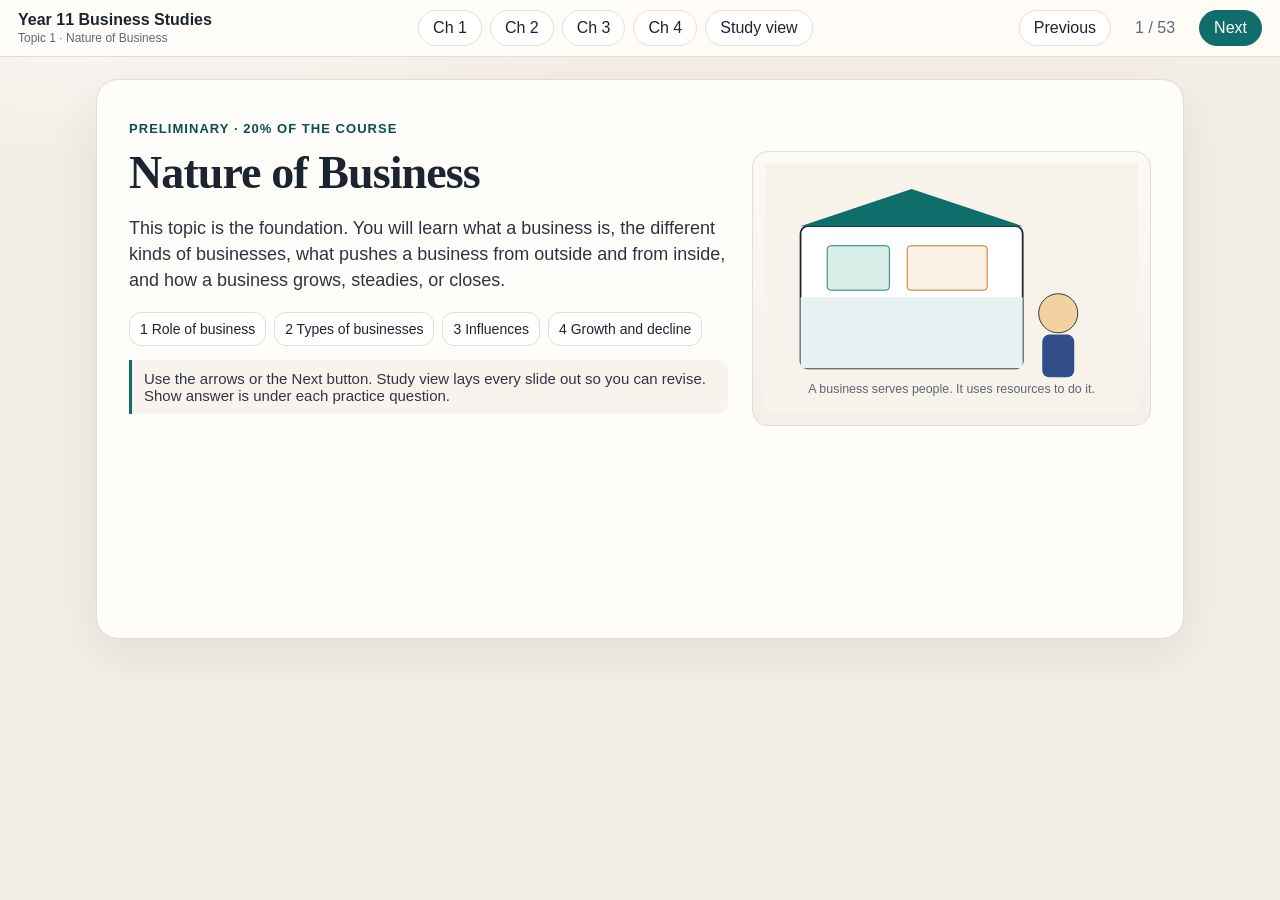
==== topics/topic-1-nature-of-business/index.html @ 98fa4be2 "Add the Year 11 Business Studies site with Topic 1 ready for review. Students need one revisable pre" ====
<!DOCTYPE html>
<html lang="en">
<head>
  <meta charset="utf-8">
  <meta name="viewport" content="width=device-width, initial-scale=1">
  <title>Topic 1 · Nature of Business</title>
  <link rel="stylesheet" href="../../assets/deck.css">
</head>
<body>
<header class="chrome">
  <div class="brand">
    <a href="../../index.html">Year 11 Business Studies</a>
    <small>Topic 1 · Nature of Business</small>
  </div>
  <div class="chrome-actions">
    <button type="button" data-go="ch1">Ch 1</button>
    <button type="button" data-go="ch2">Ch 2</button>
    <button type="button" data-go="ch3">Ch 3</button>
    <button type="button" data-go="ch4">Ch 4</button>
    <button type="button" id="study-toggle" aria-pressed="false">Study view</button>
  </div>
  <div class="pager">
    <button type="button" id="prev">Previous</button>
    <span id="counter">1</span>
    <button type="button" id="next" class="primary">Next</button>
  </div>
</header>

<main class="deck">

<section class="slide" id="start" data-chapter="0">
  <p class="eyebrow">Preliminary · 20% of the course</p>
  <div class="hero">
    <div>
      <h1>Nature of Business</h1>
      <p class="lede">This topic is the foundation. You will learn what a business is, the different kinds of businesses, what pushes a business from outside and from inside, and how a business grows, steadies, or closes.</p>
      <div class="path">
        <span>1 Role of business</span>
        <span>2 Types of businesses</span>
        <span>3 Influences</span>
        <span>4 Growth and decline</span>
      </div>
      <p class="note">Use the arrows or the Next button. Study view lays every slide out so you can revise. Show answer is under each practice question.</p>
    </div>
    <figure class="visual">
      <svg viewBox="0 0 420 280" role="img" aria-label="A small shop, with goods on the counter and a customer being served.">
        <rect width="420" height="280" fill="#f7f3ea"/>
        <rect x="40" y="70" width="250" height="160" rx="8" fill="#fff" stroke="#1c2430" stroke-width="2"/>
        <rect x="40" y="150" width="250" height="80" fill="#e7f3f2"/>
        <path d="M40 70 L165 28 L290 70" fill="#0f6e6b"/>
        <rect x="70" y="92" width="70" height="50" rx="4" fill="#d7efe8" stroke="#0f6e6b"/>
        <rect x="160" y="92" width="90" height="50" rx="4" fill="#fbf1e4" stroke="#b86a12"/>
        <circle cx="330" cy="168" r="22" fill="#f3d2a2" stroke="#1c2430"/>
        <rect x="312" y="192" width="36" height="48" rx="8" fill="#314e89"/>
        <text x="210" y="258" text-anchor="middle" font-size="14" fill="#5c6778">A business serves people. It uses resources to do it.</text>
      </svg>
    </figure>
  </div>
</section>

<section class="slide" data-chapter="0">
  <h2>What this topic asks you to do</h2>
  <div class="cards">
    <article class="card"><strong>Discuss</strong><p>One Australian business that expanded overseas, and one global business that expanded into Australia.</p></article>
    <article class="card"><strong>Explain</strong><p>How outside influences helped tertiary, quaternary and quinary work grow in Australia.</p></article>
    <article class="card"><strong>Identify</strong><p>Problems for stakeholders when a company is liquidated (its assets are sold to pay debts).</p></article>
    <article class="card"><strong>Distinguish and apply</strong><p>Tell business types apart, place a real business on the life cycle, and suggest a strategy that fits that stage.</p></article>
  </div>
  <p class="note">Outcomes in play: P1 nature, role and types of business; P2 internal and external influences; P6 responsibilities to stakeholders. You also investigate (P7) and judge information about real or imagined businesses (P8).</p>
</section>

<section class="slide" id="ch1" data-chapter="1">
  <div class="kicker"><span class="pill">Chapter 1 · key words first</span> Role of business</div>
  <h2>Say these words before the ideas</h2>
  <dl class="terms">
    <div><dt>Business</dt><dd>An organisation that tries to satisfy needs and wants by providing goods and/or services.</dd></div>
    <div><dt>Good</dt><dd>A product you can see and touch, such as bread.</dd></div>
    <div><dt>Service</dt><dd>An action done for someone. You cannot put it on a shelf. A haircut is a service.</dd></div>
    <div><dt>Inputs</dt><dd>Resources used to produce something: labour, money, equipment, raw materials.</dd></div>
    <div><dt>Outputs</dt><dd>The goods and/or services that come out of the process.</dd></div>
    <div><dt>Profit</dt><dd>Revenue minus expenses for the period.</dd></div>
    <div><dt>Entrepreneur</dt><dd>A person who has an idea and risks money and time to turn it into a business.</dd></div>
    <div><dt>Innovation</dt><dd>A new product, or a real improvement to a product or to the way it is made.</dd></div>
    <div><dt>Wealth</dt><dd>The value of assets owned by a person, a business, or the community.</dd></div>
    <div><dt>Accountability</dt><dd>Managers must answer to groups affected by the business.</dd></div>
    <div><dt>Ethics</dt><dd>Judgements about what is right or wrong, based on values.</dd></div>
    <div><dt>Competitive advantage</dt><dd>Something that makes customers choose this business instead of a rival.</dd></div>
  </dl>
</section>

<section class="slide" data-chapter="1">
  <div class="kicker"><span class="pill">Chapter 1</span> 1.1 The nature of a business</div>
  <div class="layout">
    <div>
      <h2>A business meets needs and wants</h2>
      <ul class="clean">
        <li>A <strong>need</strong> is something people must have, such as food. A <strong>want</strong> is something they would like, such as a flavoured drink.</li>
        <li>The business provides a <strong>good</strong>, a <strong>service</strong>, or both.</li>
        <li>Not every business’s main aim is profit. Charities and some clubs exist to serve members or the community.</li>
        <li>In Australia, businesses also provide millions of jobs.</li>
      </ul>
      <p class="note">Exam line: “A business is an organisation that attempts to satisfy the needs and wants of the community by providing goods and/or services.”</p>
    </div>
    <figure class="visual">
      <svg viewBox="0 0 640 300" role="img" aria-label="Two panels. Goods are objects you can touch, such as bread and a bottled drink. Services are actions, such as a haircut.">
        <rect x="8" y="12" width="300" height="276" rx="16" fill="#fff" stroke="#e4ddd2"/>
        <text x="158" y="46" text-anchor="middle" font-size="20" font-weight="700" fill="#0b4f4d">Goods</text>
        <text x="158" y="70" text-anchor="middle" font-size="14" fill="#5c6778">Seen and touched</text>
        <ellipse cx="110" cy="150" rx="48" ry="30" fill="#f3d2a2" stroke="#b86a12" stroke-width="2"/>
        <path d="M68 148 Q110 108 152 148" fill="#f7e2c4" stroke="#b86a12" stroke-width="2"/>
        <text x="110" y="210" text-anchor="middle" font-size="15" fill="#1c2430">Bread</text>
        <rect x="196" y="118" width="40" height="78" rx="10" fill="#d7efe8" stroke="#0f6e6b" stroke-width="2"/>
        <rect x="206" y="100" width="20" height="22" rx="4" fill="#0f6e6b"/>
        <text x="216" y="230" text-anchor="middle" font-size="15" fill="#1c2430">Drink</text>
        <rect x="332" y="12" width="300" height="276" rx="16" fill="#fff" stroke="#e4ddd2"/>
        <text x="482" y="46" text-anchor="middle" font-size="20" font-weight="700" fill="#314e89">Services</text>
        <text x="482" y="70" text-anchor="middle" font-size="14" fill="#5c6778">Done for a person</text>
        <circle cx="430" cy="140" r="28" fill="#f3d2a2" stroke="#1c2430" stroke-width="2"/>
        <path d="M404 132 Q430 108 456 132" fill="none" stroke="#1c2430" stroke-width="3"/>
        <rect x="500" y="118" width="70" height="56" rx="8" fill="#e8eef9" stroke="#314e89" stroke-width="2"/>
        <text x="535" y="150" text-anchor="middle" font-size="13" fill="#243e73">Check-up</text>
        <text x="482" y="230" text-anchor="middle" font-size="15" fill="#1c2430">Haircut · dental visit</text>
      </svg>
      <figcaption>A good stays after you buy it. A service is used as it happens.</figcaption>
    </figure>
  </div>
</section>

<section class="slide" data-chapter="1">
  <div class="kicker"><span class="pill">Chapter 1</span> 1.2 Producing goods and services</div>
  <div class="layout">
    <div>
      <h2>Inputs go in. Value comes out.</h2>
      <ul class="clean">
        <li><strong>Inputs</strong> are the resources: labour, finance, equipment, raw materials.</li>
        <li>People and machines <strong>transform</strong> those inputs.</li>
        <li><strong>Outputs</strong> are the finished goods or services.</li>
        <li><strong>Value adding</strong> means the output is worth more to the customer than the separate inputs. Flour and water become a loaf people will pay for.</li>
      </ul>
      <p class="note">If a question says “value adding”, describe inputs, the process, and why the output is worth more. Naming the finished product alone is not enough.</p>
    </div>
    <figure class="visual">
      <svg viewBox="0 0 640 280" role="img" aria-label="Three steps: inputs, a process that adds value, then outputs.">
        <rect x="16" y="70" width="160" height="120" rx="14" fill="#fff" stroke="#0f6e6b" stroke-width="2"/>
        <text x="96" y="108" text-anchor="middle" font-size="16" font-weight="700" fill="#0b4f4d">Inputs</text>
        <text x="96" y="136" text-anchor="middle" font-size="13" fill="#1c2430">Flour, labour,</text>
        <text x="96" y="156" text-anchor="middle" font-size="13" fill="#1c2430">oven, power</text>
        <path d="M186 130 H226" stroke="#b86a12" stroke-width="3"/>
        <polygon points="226,122 242,130 226,138" fill="#b86a12"/>
        <rect x="240" y="70" width="160" height="120" rx="14" fill="#fbf1e4" stroke="#b86a12" stroke-width="2"/>
        <text x="320" y="108" text-anchor="middle" font-size="16" font-weight="700" fill="#8a4e09">Add value</text>
        <text x="320" y="136" text-anchor="middle" font-size="13" fill="#1c2430">Mix, bake,</text>
        <text x="320" y="156" text-anchor="middle" font-size="13" fill="#1c2430">skill and time</text>
        <path d="M410 130 H454" stroke="#b86a12" stroke-width="3"/>
        <polygon points="454,122 470,130 454,138" fill="#b86a12"/>
        <rect x="478" y="70" width="146" height="120" rx="14" fill="#e7f3f2" stroke="#0f6e6b" stroke-width="2"/>
        <text x="551" y="108" text-anchor="middle" font-size="16" font-weight="700" fill="#0b4f4d">Output</text>
        <text x="551" y="140" text-anchor="middle" font-size="13" fill="#1c2430">A loaf customers</text>
        <text x="551" y="160" text-anchor="middle" font-size="13" fill="#1c2430">will pay for</text>
        <text x="320" y="240" text-anchor="middle" font-size="14" fill="#5c6778">The customer values the loaf more than a bag of flour.</text>
      </svg>
    </figure>
  </div>
</section>

<section class="slide" data-chapter="1">
  <div class="kicker"><span class="pill">Chapter 1</span> 1.3 Economic and social roles</div>
  <h2>Money effects and community effects</h2>
  <div class="cards">
    <article class="card"><strong>Economic role</strong><p>The money side. Has wealth been created? Are more people employed? Are new products reaching more customers?</p></article>
    <article class="card"><strong>Social role</strong><p>The community side. Are essential services provided? Is the business fair? Is the environmental impact acceptable?</p></article>
  </div>
  <div class="cards" style="margin-top:10px">
    <article class="card"><strong>Accountability</strong><p>Managers are answerable to groups the business affects, such as owners, staff, customers and the community.</p></article>
    <article class="card"><strong>Ethics</strong><p>Standards of right and wrong. A choice can be legal and still fail an ethical test if it harms people the business could have protected.</p></article>
  </div>
  <p class="note">The eight roles you must be able to discuss are profit, employment, incomes, choice, innovation, entrepreneurship and risk, wealth, and quality of life.</p>
</section>

<section class="slide" data-chapter="1">
  <div class="kicker"><span class="pill">Chapter 1</span> Profit</div>
  <div class="layout">
    <div>
      <h2>Profit keeps the doors open</h2>
      <p class="formula">Profit = revenue − expenses<br>Return on investment = profit ÷ money invested × 100</p>
      <ul class="clean">
        <li><strong>Revenue</strong> is money in (sales and fees). <strong>Expenses</strong> are costs (wages, rent, stock, power).</li>
        <li>Profit pays day-to-day costs and gives the owner a return.</li>
        <li>The same profit can be a better or worse result depending on how much money was invested.</li>
      </ul>
      <p class="note">Worked example. A juice bar invests $80,000 and makes $16,000 profit. Return = 16,000 ÷ 80,000 × 100 = <strong>20%</strong>. A second shop invests $40,000 and also makes $16,000. Return = <strong>40%</strong>. Same profit, higher return, because less money was used.</p>
    </div>
    <figure class="visual">
      <svg viewBox="0 0 420 280" role="img" aria-label="Two bars. Both profits are sixteen thousand dollars. The smaller investment has the taller percentage return.">
        <text x="20" y="28" font-size="15" font-weight="700" fill="#1c2430">Same profit, different return</text>
        <rect x="70" y="150" width="90" height="70" fill="#0f6e6b"/>
        <text x="115" y="140" text-anchor="middle" font-size="14" fill="#0b4f4d">20%</text>
        <text x="115" y="242" text-anchor="middle" font-size="13" fill="#1c2430">$80,000 in</text>
        <rect x="240" y="80" width="90" height="140" fill="#b86a12"/>
        <text x="285" y="70" text-anchor="middle" font-size="14" fill="#8a4e09">40%</text>
        <text x="285" y="242" text-anchor="middle" font-size="13" fill="#1c2430">$40,000 in</text>
        <text x="210" y="268" text-anchor="middle" font-size="13" fill="#5c6778">Both made $16,000 profit</text>
      </svg>
      <figcaption>Return on investment compares profit with the money invested.</figcaption>
    </figure>
  </div>
</section>

<section class="slide" data-chapter="1">
  <div class="kicker"><span class="pill">Chapter 1</span> Employment and incomes</div>
  <h2>Jobs, then pay</h2>
  <div class="cards">
    <article class="card"><strong>Employment</strong><p>Owners often hire other people. Human skill turns inputs into goods and services. Providing jobs is a core role of business.</p><p class="eg">Pressure from global rivals has led some large firms to <strong>downsize</strong> (shrink the workforce). A job can end by <strong>redundancy</strong> when the work itself is no longer needed, often because technology or a restructure replaced it. Redundancy can be voluntary or involuntary.</p></article>
    <article class="card"><strong>Incomes</strong><p>Staff are paid for their work. A <strong>wage</strong> is an hourly rate and may include overtime. That income lets people buy goods and services, which creates sales for other businesses.</p><p class="eg">Link to remember: wages are an expense. More staff can mean better service and more sales, but also higher costs and a smaller profit.</p></article>
  </div>
</section>

<section class="slide" data-chapter="1">
  <div class="kicker"><span class="pill">Chapter 1</span> Choice and innovation</div>
  <div class="layout">
    <div>
      <h2>Rivals push businesses to improve</h2>
      <ul class="clean">
        <li><strong>Choice</strong>: in a competitive market, many businesses offer similar products. Customers can compare price, quality and where to buy.</li>
        <li>That pressure pushes businesses toward lower prices, better quality, and clearer promotion. A <strong>brand</strong> is the name, design or symbol that sets one product apart.</li>
        <li><strong>Innovation</strong> is a new product or a real improvement: better features, or a production method that uses fewer resources and makes more output.</li>
        <li>Innovation helps a business keep a <strong>competitive advantage</strong>.</li>
      </ul>
      <p class="note">A phone that only made calls, then a smartphone that takes photos and pays at a counter, is innovation in the product. A bakery that automates mixing is innovation in the process.</p>
    </div>
    <figure class="visual">
      <svg viewBox="0 0 420 280" role="img" aria-label="Three shops side by side, showing that customers can choose between rivals.">
        <rect x="20" y="80" width="110" height="130" rx="8" fill="#fff" stroke="#0f6e6b" stroke-width="2"/>
        <text x="75" y="150" text-anchor="middle" font-size="14" fill="#0b4f4d">Shop A</text>
        <text x="75" y="230" text-anchor="middle" font-size="12" fill="#5c6778">Lower price</text>
        <rect x="155" y="80" width="110" height="130" rx="8" fill="#fff" stroke="#b86a12" stroke-width="2"/>
        <text x="210" y="150" text-anchor="middle" font-size="14" fill="#8a4e09">Shop B</text>
        <text x="210" y="230" text-anchor="middle" font-size="12" fill="#5c6778">Better quality</text>
        <rect x="290" y="80" width="110" height="130" rx="8" fill="#fff" stroke="#314e89" stroke-width="2"/>
        <text x="345" y="150" text-anchor="middle" font-size="14" fill="#243e73">Shop C</text>
        <text x="345" y="230" text-anchor="middle" font-size="12" fill="#5c6778">New feature</text>
        <text x="210" y="40" text-anchor="middle" font-size="16" font-weight="700" fill="#1c2430">The customer chooses</text>
      </svg>
    </figure>
  </div>
</section>

<section class="slide" data-chapter="1">
  <div class="kicker"><span class="pill">Chapter 1</span> Entrepreneurship, wealth, quality of life</div>
  <h2>Risk, assets, and everyday life</h2>
  <div class="cards three">
    <article class="card"><strong>Entrepreneurship and risk</strong><p>An entrepreneur turns an idea into a business and accepts that it may fail. The risk is personal time and money. The reward, if it works, is profit and a business that did not exist before.</p></article>
    <article class="card"><strong>Wealth</strong><p>For owners, success can raise the value of the business. In a public company, the share price and <strong>dividends</strong> (a share of profits paid to shareholders) can rise. For the community, tax on profits helps fund hospitals, schools, transport and emergency services.</p></article>
    <article class="card"><strong>Quality of life</strong><p>New goods and services change daily life: safer food, medicines, easier communication. Research by businesses, universities and government is part of that improvement.</p></article>
  </div>
  <p class="note">Wealth for the owner and wealth for the community are different. One is the value of the owner’s investment. The other is tax and jobs that the wider society can use.</p>
</section>

<section class="slide" data-chapter="1">
  <div class="kicker"><span class="pill">Chapter 1</span> Summary</div>
  <h2>Role of business — keep this card</h2>
  <div class="cards">
    <article class="card"><strong>Nature</strong><p>Satisfies needs and wants with goods and/or services. Combines inputs and adds value.</p></article>
    <article class="card"><strong>Profit</strong><p>Revenue minus expenses. Judge it with return on investment, not profit dollars alone.</p></article>
    <article class="card"><strong>Employment and incomes</strong><p>Jobs produce the output. Pay lets workers buy from other businesses.</p></article>
    <article class="card"><strong>Choice and innovation</strong><p>Competition creates choice. Innovation is how a business stays ahead.</p></article>
    <article class="card"><strong>Entrepreneurship and risk</strong><p>Ideas become businesses only if someone takes the risk.</p></article>
    <article class="card"><strong>Wealth and quality of life</strong><p>Owners, shareholders and the community can all gain. Products can also make daily life better.</p></article>
  </div>
</section>

<section class="slide slide-quiz" data-chapter="1">
  <div class="kicker"><span class="pill">Chapter 1</span> Multiple choice</div>
  <h2>Check the role of business</h2>
  <article class="q">
    <p class="stem">1. Which statement best describes a business?</p>
    <ol class="opts">
      <li>An organisation owned by the government to provide essential services.</li>
      <li>An organisation that tries to satisfy needs and wants by providing goods and/or services.</li>
      <li>An organisation that must make a profit in its first year.</li>
      <li>A company whose shares are listed on the Australian Securities Exchange.</li>
    </ol>
    <button type="button" data-reveal aria-controls="a1">Show answer</button>
    <div class="solution" id="a1" hidden>
      <p><span class="marks">B.</span> The definition is about satisfying needs and wants with goods and/or services. Profit, government ownership and a share-market listing are possible features of some businesses, not the definition of every business.</p>
    </div>
  </article>
  <article class="q">
    <p class="stem">2. A café uses coffee beans, milk, a machine and a barista’s skill to sell a cup of coffee that customers value more than the separate ingredients. Which idea is this?</p>
    <ol class="opts">
      <li>Liquidation</li>
      <li>Value adding</li>
      <li>Redundancy</li>
      <li>A dividend</li>
    </ol>
    <button type="button" data-reveal aria-controls="a2">Show answer</button>
    <div class="solution" id="a2" hidden>
      <p><span class="marks">B.</span> Inputs are combined into an output worth more to the customer. That is value adding. Liquidation is selling assets to pay debts. Redundancy is a job ending because the work is no longer needed. A dividend is profit paid to shareholders.</p>
    </div>
  </article>
  <article class="q">
    <p class="stem">3. Two owners each make $16,000 profit. One invested $80,000. The other invested $40,000. Why is the second result stronger?</p>
    <ol class="opts">
      <li>The second business created more jobs.</li>
      <li>The second business has a higher return on investment.</li>
      <li>The second business must be a public company.</li>
      <li>Profit does not depend on expenses.</li>
    </ol>
    <button type="button" data-reveal aria-controls="a3">Show answer</button>
    <div class="solution" id="a3" hidden>
      <p><span class="marks">B.</span> Return on investment = profit ÷ money invested × 100. That is 20% for the first owner and 40% for the second. The profit in dollars is the same. The return is higher because less money produced it.</p>
    </div>
  </article>
  <article class="q">
    <p class="stem">4. Nora designs a reusable lunch box and spends her savings to start making it, knowing the product might not sell. In this course, Nora is best described as</p>
    <ol class="opts">
      <li>a creditor</li>
      <li>a receiver</li>
      <li>an entrepreneur</li>
      <li>an external stakeholder only</li>
    </ol>
    <button type="button" data-reveal aria-controls="a4">Show answer</button>
    <div class="solution" id="a4" hidden>
      <p><span class="marks">C.</span> She has an idea and takes a personal risk to turn it into a business. A creditor is someone the business owes money to. A receiver is an outsider appointed when a business is in serious financial trouble.</p>
    </div>
  </article>
</section>

<section class="slide slide-quiz" data-chapter="1">
  <div class="kicker"><span class="pill">Chapter 1</span> Short answer and case</div>
  <h2>Write it the HSC way</h2>
  <article class="q">
    <p class="stem">5. Explain how profit and employment can support each other and also conflict. (4 marks)</p>
    <button type="button" data-reveal aria-controls="a5">Show answer</button>
    <div class="solution" id="a5" hidden>
      <p><span class="marks">1 mark.</span> Profit is revenue minus expenses. It lets the business pay its costs and reward the owner.</p>
      <p><span class="marks">1 mark.</span> Employment is the business hiring people whose skills produce the goods or services.</p>
      <p><span class="marks">1 mark.</span> They support each other because staff help create the sales that lead to profit, and profit can pay for more staff.</p>
      <p><span class="marks">1 mark.</span> They can conflict because wages are an expense. Hiring more people raises costs and can reduce profit, so an owner may downsize even though jobs are a social role of business.</p>
    </div>
  </article>
  <article class="q">
    <p class="stem">6. Case study. Lila opens “Platform Bowls”, a takeaway grain-bowl shop at Auburn station. She uses her $50,000 savings. In year 1, revenue is $180,000 and expenses are $165,000. She employs two casual staff. A rival opens nearby and Lila adds a gluten-free menu.</p>
    <p>Identify the business roles shown, and calculate her profit and return on investment. (6 marks)</p>
    <button type="button" data-reveal aria-controls="a6">Show answer</button>
    <div class="solution" id="a6" hidden>
      <p><span class="marks">1 mark.</span> Entrepreneurship and risk: Lila used her own savings on a new idea that might fail.</p>
      <p><span class="marks">1 mark.</span> Employment and incomes: two casual staff are hired and paid.</p>
      <p><span class="marks">1 mark.</span> Choice and innovation: the new gluten-free menu is a response to a rival and gives customers another option.</p>
      <p><span class="marks">1 mark.</span> Profit = 180,000 − 165,000 = $15,000.</p>
      <p><span class="marks">1 mark.</span> Return on investment = 15,000 ÷ 50,000 × 100 = 30%.</p>
      <p><span class="marks">1 mark.</span> The 30% is the profit compared with the money she invested, not the revenue.</p>
    </div>
  </article>
</section>

<section class="slide" id="ch2" data-chapter="2">
  <div class="kicker"><span class="pill">Chapter 2 · key words first</span> Types of businesses</div>
  <h2>Classification words</h2>
  <dl class="terms">
    <div><dt>SME</dt><dd>Small to medium enterprise. In this course: fewer than 200 employees.</dd></div>
    <div><dt>Micro / small / medium / large</dt><dd>Under 5 / under 20 / 20–199 / 200 or more employees (ABS bands used in this course).</dd></div>
    <div><dt>Local, national, global</dt><dd>Serves one area, serves Australia, or sells across many countries.</dd></div>
    <div><dt>Transnational</dt><dd>Produces and sells in many countries, not only exports from one home country.</dd></div>
    <div><dt>Primary to quinary</dt><dd>Five industry sectors, from raw materials to services once done at home.</dd></div>
    <div><dt>Sole trader</dt><dd>One owner. Unincorporated. Unlimited liability.</dd></div>
    <div><dt>Partnership</dt><dd>Usually 2 to 20 owners. Unincorporated. Unlimited liability.</dd></div>
    <div><dt>Private company</dt><dd>Pty Ltd. 1 to 50 shareholders. Incorporated. Limited liability.</dd></div>
    <div><dt>Public company</dt><dd>Ltd. Shares can be bought by the public, usually on the ASX. Limited liability. At least 5 shareholders.</dd></div>
    <div><dt>Government enterprise</dt><dd>Owned by government to provide a service. Not the same as a public company.</dd></div>
    <div><dt>Unlimited liability</dt><dd>The owner’s personal assets can be used to pay business debts.</dd></div>
    <div><dt>Limited liability</dt><dd>Owners can lose the money they invested, not their house and personal savings, for company debts.</dd></div>
  </dl>
</section>

<section class="slide" data-chapter="2">
  <div class="kicker"><span class="pill">Chapter 2</span> 2.1 Four ways to classify</div>
  <h2>Sort every business four ways</h2>
  <div class="cards">
    <article class="card"><strong>Size</strong><p>How many people it employs.</p></article>
    <article class="card"><strong>Geography</strong><p>Local area, the whole country, or many countries.</p></article>
    <article class="card"><strong>Industry</strong><p>What it does in the chain from raw materials to services.</p></article>
    <article class="card"><strong>Legal structure</strong><p>How ownership is registered, and who pays the debts.</p></article>
  </div>
  <p class="note">A business has all four labels at once. A local café can be a small, tertiary, sole-trader business. Woolworths is large, national (and beyond), tertiary, and a public company.</p>
</section>

<section class="slide" data-chapter="2">
  <div class="kicker"><span class="pill">Chapter 2</span> Size</div>
  <div class="layout">
    <div>
      <h2>Count the employees</h2>
      <ul class="clean">
        <li><strong>Micro:</strong> fewer than 5 employees.</li>
        <li><strong>Small:</strong> fewer than 20. Micro businesses sit inside this band.</li>
        <li><strong>Medium:</strong> 20 to 199.</li>
        <li><strong>Large:</strong> 200 or more.</li>
        <li><strong>SME:</strong> small and medium together — under 200 employees.</li>
      </ul>
      <p class="note">This course uses the employee bands above. Other organisations sometimes use revenue instead. In an exam, state the employee numbers.</p>
    </div>
    <figure class="visual">
      <svg viewBox="0 0 460 280" role="img" aria-label="Four bars growing taller for micro, small, medium and large businesses.">
        <text x="16" y="28" font-size="15" font-weight="700" fill="#1c2430">Employees</text>
        <rect x="40" y="180" width="70" height="40" fill="#d7efe8" stroke="#0f6e6b"/>
        <text x="75" y="168" text-anchor="middle" font-size="13" fill="#0b4f4d">&lt; 5</text>
        <text x="75" y="242" text-anchor="middle" font-size="13">Micro</text>
        <rect x="140" y="140" width="70" height="80" fill="#9fd4cf" stroke="#0f6e6b"/>
        <text x="175" y="128" text-anchor="middle" font-size="13" fill="#0b4f4d">&lt; 20</text>
        <text x="175" y="242" text-anchor="middle" font-size="13">Small</text>
        <rect x="240" y="90" width="70" height="130" fill="#0f6e6b"/>
        <text x="275" y="78" text-anchor="middle" font-size="13" fill="#0b4f4d">20–199</text>
        <text x="275" y="242" text-anchor="middle" font-size="13">Medium</text>
        <rect x="340" y="48" width="70" height="172" fill="#0b4f4d"/>
        <text x="375" y="38" text-anchor="middle" font-size="13" fill="#0b4f4d">200+</text>
        <text x="375" y="242" text-anchor="middle" font-size="13">Large</text>
        <text x="230" y="268" text-anchor="middle" font-size="13" fill="#5c6778">SME = micro + small + medium</text>
      </svg>
    </figure>
  </div>
</section>

<section class="slide" data-chapter="2">
  <div class="kicker"><span class="pill">Chapter 2</span> Local, national, global</div>
  <h2>Where it operates</h2>
  <div class="cards three">
    <article class="card"><strong>Local</strong><p>Works in one area and sells to nearby customers. Many small businesses are local. Example: a bakery on one suburban street.</p></article>
    <article class="card"><strong>National</strong><p>Operates across Australia. A national customer base can support bulk buying. Examples: Coles, Woolworths, Bunnings.</p></article>
    <article class="card"><strong>Global</strong><p>Sells in many countries. Production may stay in one country while sales are worldwide. A <strong>transnational</strong> also produces in more than one country. Examples of global reach: Samsung, Toyota, Netflix.</p></article>
  </div>
  <p class="note">Global and transnational are close, but not identical. Global often means the sales cross borders. Transnational means the business operates — produces and sells — in many countries.</p>
</section>

<section class="slide" data-chapter="2">
  <div class="kicker"><span class="pill">Chapter 2</span> One Australian business goes global</div>
  <div class="layout">
    <div>
      <h2>Canva — designed in Australia, used worldwide</h2>
      <ul class="clean">
        <li>Canva was founded in Australia by Melanie Perkins, Cliff Obrecht and Cameron Adams. It is an online design tool.</li>
        <li>The product is delivered over the internet, so customers outside Australia can use it without a shop in their suburb.</li>
        <li>As it grew, Canva served individuals, schools and businesses in many countries and built a presence beyond Australia.</li>
        <li>That is <strong>global expansion of an Australian business</strong>: an idea from Australia, then customers and operations in other countries.</li>
      </ul>
      <p class="note">In a “discuss” answer, name the business, say what it sells, how it reached other countries, and one effect (a bigger market, and also competition from other global design tools).</p>
    </div>
    <figure class="visual">
      <svg viewBox="0 0 420 280" role="img" aria-label="Australia connected by lines to other regions, showing a business expanding outward.">
        <circle cx="210" cy="140" r="100" fill="#e7f3f2" stroke="#0f6e6b" stroke-width="2"/>
        <ellipse cx="150" cy="150" rx="36" ry="22" fill="#0f6e6b"/>
        <text x="150" y="154" text-anchor="middle" font-size="11" fill="#fff">Australia</text>
        <circle cx="250" cy="80" r="8" fill="#b86a12"/>
        <circle cx="300" cy="150" r="8" fill="#b86a12"/>
        <circle cx="240" cy="210" r="8" fill="#b86a12"/>
        <path d="M170 140 L250 80 M176 155 L300 150 M160 165 L240 210" stroke="#b86a12" stroke-width="2" fill="none"/>
        <text x="210" y="262" text-anchor="middle" font-size="13" fill="#5c6778">Home base, then customers overseas</text>
      </svg>
    </figure>
  </div>
</section>

<section class="slide" data-chapter="2">
  <div class="kicker"><span class="pill">Chapter 2</span> One global business enters Australia</div>
  <h2>Aldi — a global retailer comes here</h2>
  <ul class="clean">
    <li>Aldi is a German discount supermarket. It already operated in other countries before it entered Australia.</li>
    <li>It opened its first Australian stores in 2001, beginning in Sydney, and then spread to other states.</li>
    <li>It brought a low-price, smaller-range model into a grocery market dominated by large local chains.</li>
    <li>Effect on Australian business: more competition on price, pressure on Coles and Woolworths, and another choice for shoppers.</li>
  </ul>
  <p class="note">This is the pair to Canva. Canva is Australian going out. Aldi is global coming in. Use both if a question asks you to discuss expansion in each direction.</p>
</section>

<section class="slide" data-chapter="2">
  <div class="kicker"><span class="pill">Chapter 2</span> Industry sectors</div>
  <h2>Five sectors, from the ground to the home</h2>
  <div class="cards five">
    <article class="card"><strong>Primary</strong><p>Takes natural resources. Farming, mining, fishing, forestry.</p></article>
    <article class="card"><strong>Secondary</strong><p>Turns materials into finished goods. Manufacturing and construction.</p></article>
    <article class="card"><strong>Tertiary</strong><p>Provides a service. Retail, transport, health, hairdressing.</p></article>
    <article class="card"><strong>Quaternary</strong><p>Information services. Banking, media, telecommunications, IT.</p></article>
    <article class="card"><strong>Quinary</strong><p>Services once done at home. Childcare, cleaning, takeaway food, home maintenance.</p></article>
  </div>
  <p class="note">Quaternary and quinary grew out of the tertiary (service) sector. Quaternary transfers information. Quinary replaces work households used to do themselves.</p>
</section>

<section class="slide" data-chapter="2">
  <div class="kicker"><span class="pill">Chapter 2</span> Why services grew</div>
  <h2>External change moved jobs toward services</h2>
  <ul class="clean">
    <li><strong>Technology</strong> cut the number of people needed in some factories and created information jobs (software, data, online banking).</li>
    <li><strong>Trade</strong> made many manufactured goods cheaper to import, so some secondary work left Australia while retail and logistics grew.</li>
    <li><strong>Incomes and time</strong>: as households earned more, they paid businesses for meals, childcare and cleaning (quinary).</li>
    <li><strong>An older, more urban population</strong> needs health, education and personal services (tertiary and quaternary).</li>
  </ul>
  <p class="note">Syllabus task: explain how changes in external influences contributed to the growth of tertiary, quaternary and quinary industries. Name the influence, then the sector it helped.</p>
</section>

<section class="slide" data-chapter="2">
  <div class="kicker"><span class="pill">Chapter 2</span> Legal structure at a glance</div>
  <div class="layout">
    <div>
      <h2>Who owns it, and who pays if it fails?</h2>
      <ul class="clean">
        <li><strong>Unincorporated:</strong> the law treats the owner and the business as the same. Sole traders and partnerships. <strong>Unlimited liability.</strong></li>
        <li><strong>Incorporated:</strong> the company is a separate legal entity. Private and public companies. <strong>Limited liability.</strong></li>
        <li>The syllabus five are sole trader, partnership, private company, public company, and government enterprise.</li>
        <li>The textbook also covers companies limited by guarantee, cooperatives, and trusts. Know what they are. The five above are the ones to compare in depth.</li>
      </ul>
    </div>
    <figure class="visual">
      <svg viewBox="0 0 460 300" role="img" aria-label="Two columns. Unincorporated businesses have unlimited liability. Incorporated companies have limited liability.">
        <rect x="16" y="16" width="200" height="250" rx="14" fill="#fbf1e4" stroke="#b86a12"/>
        <text x="116" y="48" text-anchor="middle" font-size="15" font-weight="700" fill="#8a4e09">Unincorporated</text>
        <text x="116" y="78" text-anchor="middle" font-size="13" fill="#1c2430">Sole trader</text>
        <text x="116" y="102" text-anchor="middle" font-size="13" fill="#1c2430">Partnership</text>
        <text x="116" y="150" text-anchor="middle" font-size="14" font-weight="700" fill="#9a3d4a">Unlimited liability</text>
        <text x="116" y="178" text-anchor="middle" font-size="12" fill="#5c6778">Personal assets</text>
        <text x="116" y="196" text-anchor="middle" font-size="12" fill="#5c6778">can pay the debts</text>
        <rect x="244" y="16" width="200" height="250" rx="14" fill="#e7f3f2" stroke="#0f6e6b"/>
        <text x="344" y="48" text-anchor="middle" font-size="15" font-weight="700" fill="#0b4f4d">Incorporated</text>
        <text x="344" y="78" text-anchor="middle" font-size="13" fill="#1c2430">Private (Pty Ltd)</text>
        <text x="344" y="102" text-anchor="middle" font-size="13" fill="#1c2430">Public (Ltd)</text>
        <text x="344" y="150" text-anchor="middle" font-size="14" font-weight="700" fill="#0b4f4d">Limited liability</text>
        <text x="344" y="178" text-anchor="middle" font-size="12" fill="#5c6778">Owners risk the</text>
        <text x="344" y="196" text-anchor="middle" font-size="12" fill="#5c6778">money they invested</text>
      </svg>
    </figure>
  </div>
</section>

<section class="slide" data-chapter="2">
  <div class="kicker"><span class="pill">Chapter 2</span> Sole trader and partnership</div>
  <h2>One owner, or a few, with unlimited liability</h2>
  <div class="cards">
    <article class="card"><strong>Sole trader</strong><p>One owner. Keeps all profits and makes all decisions. Money comes from the owner’s equity and from loans. Unlimited liability: if the business cannot pay, the owner’s personal assets can be sold. Simple to start. The owner and the business are the same legal person.</p></article>
    <article class="card"><strong>Partnership</strong><p>More than one owner, usually 2 to 20 (some professions may have more under the Partnership Act 1892 NSW). A partnership agreement should cover ownership shares, how profits are split, and what happens if a partner leaves. Skills and money are shared. So are debts: unlimited liability. Disagreements can threaten the business.</p></article>
  </div>
</section>

<section class="slide" data-chapter="2">
  <div class="kicker"><span class="pill">Chapter 2</span> Private company and public company</div>
  <h2>A company is a separate legal person</h2>
  <div class="cards">
    <article class="card"><strong>Private company — Pty Ltd</strong><p>1 to 50 shareholders. Separate legal entity. Limited liability: shareholders can lose their investment, not (in the ordinary case) their personal house, for company debts. Directors run the longer-term decisions and are chosen by shareholders. Set up under the Corporations Act 2001 (Cth) and registered with ASIC. “Proprietary” means shares are not offered freely to the public. “Limited” means limited liability.</p></article>
    <article class="card"><strong>Public company — Ltd</strong><p>In this course: a company the public can own, usually by buying shares on the ASX. At least 5 shareholders and no set maximum. Limited liability. Must issue a <strong>prospectus</strong> (a document describing the business, its finances and its risks) before listing. Shareholders elect directors. Directors appoint managers for day-to-day work. An annual report goes to shareholders. A public company is not a government business.</p></article>
  </div>
  <p class="note">Directors can still face penalties if they break the law, for example by trading while insolvent or by fraud. Limited liability is not a shield for illegal conduct.</p>
</section>

<section class="slide" data-chapter="2">
  <div class="kicker"><span class="pill">Chapter 2</span> Government and other structures</div>
  <h2>Not every organisation is chasing a private profit</h2>
  <div class="cards">
    <article class="card"><strong>Government enterprise</strong><p>Set up and owned by government to provide a service. Examples: Australia Post, a state water authority. <strong>Privatisation</strong> is the sale of a government business to private owners, often by listing it. The Commonwealth Bank moved from government ownership to a public company.</p></article>
    <article class="card"><strong>Company limited by guarantee</strong><p>Often a club, charity or association. Members do not take dividends. Surplus is put back into the service. Members have limited liability.</p></article>
    <article class="card"><strong>Cooperative</strong><p>Owned by the people who use it (customers or producers) for mutual benefit. Democratic. Limited liability. Types include consumer, producer and worker cooperatives.</p></article>
    <article class="card"><strong>Trust</strong><p>A structure where a trustee holds property for beneficiaries. Know the name. The exam comparisons usually stay with sole trader, partnership, and the two companies.</p></article>
  </div>
</section>

<section class="slide" data-chapter="2">
  <div class="kicker"><span class="pill">Chapter 2</span> 2.2 Choosing a legal structure</div>
  <h2>Three factors: size, ownership, finance</h2>
  <div class="cards three">
    <article class="card"><strong>Size</strong><p>Many businesses start as a sole trader. Growth often brings a partnership, then a private company for limited liability, and sometimes a public company if the business wants a very large number of owners.</p></article>
    <article class="card"><strong>Ownership</strong><p>A person who wants full control may stay a sole trader. People who work well in a team may choose a partnership or a private company. Changing structure usually means giving up some control. A members’ club that becomes a shareholder company has <strong>demutualised</strong>.</p></article>
    <article class="card"><strong>Finance</strong><p>Small businesses often struggle to borrow. New owners bring equity (their money) without a new loan. A public float can raise a large sum, but the original owners share control and must report publicly. Banks may lend more once the business looks established.</p></article>
  </div>
</section>

<section class="slide" data-chapter="2">
  <div class="kicker"><span class="pill">Chapter 2</span> Summary</div>
  <h2>Types of businesses — keep this card</h2>
  <ul class="clean">
    <li>Classify by <strong>size</strong>, <strong>geography</strong>, <strong>industry</strong> and <strong>legal structure</strong>.</li>
    <li>SME means under 200 employees. Large means 200 or more.</li>
    <li>Sectors: primary, secondary, tertiary, quaternary, quinary.</li>
    <li>Unlimited liability: sole trader and partnership. Limited liability: Pty Ltd and Ltd.</li>
    <li>Choice of structure depends on size, how much control the owner will share, and where the money will come from.</li>
    <li>Canva shows an Australian business expanding globally. Aldi shows a global business expanding into Australia.</li>
  </ul>
</section>

<section class="slide slide-quiz" data-chapter="2">
  <div class="kicker"><span class="pill">Chapter 2</span> Multiple choice</div>
  <h2>Check the types</h2>
  <article class="q">
    <p class="stem">7. A graphic studio employs 12 people and sells only to clients in Parramatta. Which classification fits?</p>
    <ol class="opts">
      <li>Large, global, primary, public company</li>
      <li>Small, local, quaternary, and a size that is an SME</li>
      <li>Medium, national, secondary</li>
      <li>Micro, transnational, quinary</li>
    </ol>
    <button type="button" data-reveal aria-controls="a7">Show answer</button>
    <div class="solution" id="a7" hidden>
      <p><span class="marks">B.</span> Fewer than 20 employees is small, so it is also an SME. One suburban area is local. Design and information work sits in the quaternary sector. The legal structure is not stated, so do not invent one.</p>
    </div>
  </article>
  <article class="q">
    <p class="stem">8. Which pair is correct?</p>
    <ol class="opts">
      <li>Sole trader — limited liability</li>
      <li>Public company — unlimited liability</li>
      <li>Private company — Pty Ltd and limited liability</li>
      <li>Partnership — must list on the ASX</li>
    </ol>
    <button type="button" data-reveal aria-controls="a8">Show answer</button>
    <div class="solution" id="a8" hidden>
      <p><span class="marks">C.</span> A private company uses Pty Ltd and shareholders have limited liability. Sole traders and partnerships have unlimited liability. A public company also has limited liability. Partnerships are not listed on the ASX.</p>
    </div>
  </article>
  <article class="q">
    <p class="stem">9. A childcare centre is best placed in which industry sector?</p>
    <ol class="opts">
      <li>Primary</li>
      <li>Secondary</li>
      <li>Quaternary</li>
      <li>Quinary</li>
    </ol>
    <button type="button" data-reveal aria-controls="a9">Show answer</button>
    <div class="solution" id="a9" hidden>
      <p><span class="marks">D.</span> Childcare is a service that households used to provide themselves. That is quinary. Quaternary would be an information service such as a software firm or a bank.</p>
    </div>
  </article>
  <article class="q">
    <p class="stem">10. Why might growing owners move from a partnership to a private company?</p>
    <ol class="opts">
      <li>To remove the need for any profit</li>
      <li>To gain limited liability and bring in extra owner funds</li>
      <li>To become a government enterprise</li>
      <li>To avoid registering with ASIC</li>
    </ol>
    <button type="button" data-reveal aria-controls="a10">Show answer</button>
    <div class="solution" id="a10" hidden>
      <p><span class="marks">B.</span> A private company protects shareholders with limited liability and can raise equity from up to 50 shareholders. It must be registered with ASIC. It does not become a government business.</p>
    </div>
  </article>
</section>

<section class="slide slide-quiz" data-chapter="2">
  <div class="kicker"><span class="pill">Chapter 2</span> Short answer and case</div>
  <h2>Compare structures with the facts given</h2>
  <article class="q">
    <p class="stem">11. Distinguish a sole trader from a private company. (4 marks)</p>
    <button type="button" data-reveal aria-controls="a11">Show answer</button>
    <div class="solution" id="a11" hidden>
      <p><span class="marks">1 mark.</span> A sole trader has one owner. A private company has 1 to 50 shareholders.</p>
      <p><span class="marks">1 mark.</span> A sole trader is unincorporated: owner and business are the same. A private company is a separate legal entity (Pty Ltd).</p>
      <p><span class="marks">1 mark.</span> The sole trader has unlimited liability. Shareholders in the company have limited liability.</p>
      <p><span class="marks">1 mark.</span> The sole trader keeps full control and all profits. Company shareholders share ownership and appoint directors, so control is shared.</p>
    </div>
  </article>
  <article class="q">
    <p class="stem">12. Case study. Three chefs want to open two restaurants in Western Sydney. They will employ 35 staff. They are worried that a failed fit-out could cost them their homes. They also need more money than their savings.</p>
    <p>Recommend a legal structure. Use size, ownership and finance. (6 marks)</p>
    <button type="button" data-reveal aria-controls="a12">Show answer</button>
    <div class="solution" id="a12" hidden>
      <p><span class="marks">1 mark.</span> 35 employees is a medium business, so an SME, not a large business.</p>
      <p><span class="marks">1 mark.</span> A sole trader cannot fit three owners. A partnership could, but it has unlimited liability.</p>
      <p><span class="marks">1 mark.</span> Recommend a private company (Pty Ltd).</p>
      <p><span class="marks">1 mark.</span> Size: a growing multi-site business is past the typical sole-trader stage.</p>
      <p><span class="marks">1 mark.</span> Ownership: three owners can be shareholders and still appoint themselves as directors.</p>
      <p><span class="marks">1 mark.</span> Finance and risk: extra shareholders can contribute equity, and limited liability means a failed fit-out does not automatically take their homes. A public company is unnecessary for three owners and would add prospectus and reporting costs.</p>
    </div>
  </article>
</section>

<section class="slide" id="ch3" data-chapter="3">
  <div class="kicker"><span class="pill">Chapter 3 · key words first</span> Influences</div>
  <h2>Inside and outside words</h2>
  <dl class="terms">
    <div><dt>External influence</dt><dd>A force outside the business. Managers do not control it. They can only respond.</dd></div>
    <div><dt>Internal influence</dt><dd>A force inside the business: products, location, resources, management and culture.</dd></div>
    <div><dt>Economic cycle</dt><dd>The rise and fall of spending over time: upswing, boom, downswing, trough.</dd></div>
    <div><dt>Fiscal policy</dt><dd>Government taxing and spending, mainly through the Commonwealth Budget.</dd></div>
    <div><dt>Monetary policy</dt><dd>The Reserve Bank changing interest rates to influence spending.</dd></div>
    <div><dt>Stakeholder</dt><dd>A person or group affected by the business’s decisions.</dd></div>
    <div><dt>Internal stakeholder</dt><dd>Inside the business, especially employees (and, in many answers, owners and managers).</dd></div>
    <div><dt>External stakeholder</dt><dd>Outside: customers, suppliers, community, government, competitors.</dd></div>
    <div><dt>Monopoly</dt><dd>One seller in the market. Example: a city’s water supplier.</dd></div>
    <div><dt>Oligopoly</dt><dd>A few large sellers. Example: the major supermarket chains.</dd></div>
    <div><dt>Deregulation</dt><dd>Government removes some controls, increasing competition.</dd></div>
    <div><dt>Business culture</dt><dd>The shared values and usual ways of behaving inside the business.</dd></div>
  </dl>
</section>

<section class="slide" data-chapter="3">
  <div class="kicker"><span class="pill">Chapter 3</span> 3.1 and 3.2 The split</div>
  <div class="layout">
    <div>
      <h2>Two sets of influences</h2>
      <ul class="clean">
        <li><strong>External:</strong> economic, financial, geographic, social, legal, political, institutional, technological, competitive situation, markets.</li>
        <li><strong>Internal:</strong> products, location, resources, management and business culture.</li>
        <li>External forces happen to the business. Internal forces are choices and features of the business itself.</li>
      </ul>
      <p class="note">A strong answer names the influence, says whether it is internal or external, then gives the effect on this business. “Interest rates rose” is not finished until you say costs or customer spending changed.</p>
    </div>
    <figure class="visual">
      <svg viewBox="0 0 460 280" role="img" aria-label="A business in the centre. Arrows from outside factors point in. Arrows from inside factors stay in the business.">
        <rect x="130" y="80" width="200" height="110" rx="16" fill="#fff" stroke="#1c2430" stroke-width="2"/>
        <text x="230" y="128" text-anchor="middle" font-size="16" font-weight="700">The business</text>
        <text x="230" y="152" text-anchor="middle" font-size="13" fill="#5c6778">products · people · culture</text>
        <text x="40" y="40" font-size="13" fill="#9a3d4a">Economy</text>
        <text x="340" y="40" font-size="13" fill="#9a3d4a">Law</text>
        <text x="40" y="250" font-size="13" fill="#9a3d4a">Rivals</text>
        <text x="330" y="250" font-size="13" fill="#9a3d4a">Technology</text>
        <path d="M80 48 L140 90 M380 48 L320 90 M80 240 L140 180 M370 240 L320 180" stroke="#9a3d4a" stroke-width="2" fill="none"/>
      </svg>
      <figcaption>Outside arrows are external influences. The words inside the box are internal.</figcaption>
    </figure>
  </div>
</section>

<section class="slide" data-chapter="3">
  <div class="kicker"><span class="pill">Chapter 3</span> Economic influences</div>
  <div class="layout">
    <div>
      <h2>The economic cycle</h2>
      <ul class="clean">
        <li>The economy is the system of governments, businesses and consumers meeting society’s needs.</li>
        <li><strong>Upswing:</strong> spending, jobs and business investment rise.</li>
        <li><strong>Boom:</strong> spending and employment are high. Prices may rise (inflation). New firms enter.</li>
        <li><strong>Downswing:</strong> spending slows, unsold stock builds, confidence falls.</li>
        <li><strong>Trough:</strong> spending and profits are weak and unemployment is high. Some businesses fail.</li>
      </ul>
      <p class="note">Inflation raises the cost of living. Workers ask for higher wages. Higher wages raise business costs. The business may then lift prices or cut staff.</p>
    </div>
    <figure class="visual">
      <svg viewBox="0 0 460 260" role="img" aria-label="A spending cycle that rises to a boom, falls through a downswing, and reaches a trough.">
        <line x1="40" y1="200" x2="430" y2="200" stroke="#1c2430"/>
        <line x1="40" y1="200" x2="40" y2="24" stroke="#1c2430"/>
        <text x="16" y="20" font-size="12" fill="#5c6778">Spending</text>
        <text x="400" y="222" font-size="12" fill="#5c6778">Time</text>
        <path d="M50 170 C 90 170, 110 60, 160 55 C 210 50, 230 150, 290 160 C 340 168, 360 190, 420 188" fill="none" stroke="#0f6e6b" stroke-width="3"/>
        <text x="160" y="34" text-anchor="middle" font-size="13" font-weight="700" fill="#0b4f4d">Boom</text>
        <text x="70" y="148" font-size="12" fill="#1c2430">Upswing</text>
        <text x="248" y="118" font-size="12" fill="#8a4e09">Downswing</text>
        <text x="360" y="236" font-size="12" fill="#9a3d4a">Trough</text>
      </svg>
      <figcaption>Labels sit off the line so the shape of the cycle stays clear.</figcaption>
    </figure>
  </div>
</section>

<section class="slide" data-chapter="3">
  <div class="kicker"><span class="pill">Chapter 3</span> Three government economic tools</div>
  <h2>Fiscal, monetary, microeconomic</h2>
  <div class="cards three">
    <article class="card"><strong>Fiscal policy</strong><p>The Commonwealth Budget. Lower taxes or higher government spending can lift demand. Higher taxes or spending cuts can slow it.</p></article>
    <article class="card"><strong>Monetary policy</strong><p>The Reserve Bank sets the cash rate. Higher interest rates make loans dearer, so households and businesses spend less. Lower rates do the opposite.</p></article>
    <article class="card"><strong>Microeconomic reform</strong><p>Changes aimed at one industry so it becomes more competitive: deregulation, removing barriers, or privatising a government business.</p></article>
  </div>
  <p class="note">Financial influences sit beside these. Global finance, the exchange rate and the availability of credit change how easily a business can borrow and what imports and exports cost.</p>
</section>

<section class="slide" data-chapter="3">
  <div class="kicker"><span class="pill">Chapter 3</span> Geographic and social</div>
  <h2>Place and people change demand</h2>
  <div class="cards">
    <article class="card"><strong>Geographic</strong><p>Australia is in the Asia–Pacific, far from some traditional markets and close to fast-growing Asian economies. Population has shifted rural to urban, inland to the coast, and toward warmer places. Cities that host major events become more visible to global business. Climate decides where farms can operate. Distance raises transport costs.</p></article>
    <article class="card"><strong>Social</strong><p>Businesses must follow community attitudes, tastes and culture. Australia’s population is older, more urban and more culturally mixed. There are more single-parent families. These changes alter what people buy: health services, convenience food, culturally specific products, and environmentally careful brands.</p></article>
  </div>
</section>

<section class="slide" data-chapter="3">
  <div class="kicker"><span class="pill">Chapter 3</span> Legal, political, institutional</div>
  <h2>Rules, elections, and the bodies that enforce them</h2>
  <ul class="clean">
    <li><strong>Legal:</strong> laws aim at fair conduct — consumer protection, environment, work health and safety, competition, and workplace relations. A business that ignores them faces fines and reputational harm.</li>
    <li><strong>Political:</strong> an election can change tax, workplace and trade policy. Businesses delay spending when policy is uncertain, and invest when they trust the direction.</li>
    <li><strong>Institutional:</strong> ATO (tax), ASIC (companies), ACCC (competition and consumers), NSW Fair Trading, and the Environment Protection Authority. Also unions, employer associations, the ASX, and consumer groups.</li>
  </ul>
  <p class="note">Institutional does not only mean government. A trade union or an employer association can change wages and conditions without being a government department.</p>
</section>

<section class="slide" data-chapter="3">
  <div class="kicker"><span class="pill">Chapter 3</span> Technology, competition, markets</div>
  <h2>Tools, rivals, and open markets</h2>
  <div class="cards three">
    <article class="card"><strong>Technological</strong><p>New tools raise productivity and create new products. E-commerce lets a business sell without a shopfront. Technology can also make some jobs redundant.</p></article>
    <article class="card"><strong>Competitive situation</strong><p>Depends on how many rivals there are and how easy it is to enter. Entry is hard if start-up cost is huge or inputs are locked up. <strong>Monopoly:</strong> one seller. <strong>Oligopoly:</strong> a few large sellers.</p></article>
    <article class="card"><strong>Markets</strong><p>Deregulation, free-trade agreements and cheaper communication opened Australia to imports and helped exports. Businesses now compete with foreign suppliers as well as local ones.</p></article>
  </div>
</section>

<section class="slide" data-chapter="3">
  <div class="kicker"><span class="pill">Chapter 3</span> Internal influences</div>
  <h2>Products, location, resources, culture</h2>
  <div class="cards">
    <article class="card"><strong>Products</strong><p>Goods need production, storage and delivery. Services need to be near customers, and staff need current training. The product decides the process.</p></article>
    <article class="card"><strong>Location</strong><p>Visibility and passing trade matter for shops. Cost of rent matters for everyone. Factories look at inputs, power, water and transport. Some businesses cluster with rivals (fast food, car yards) because shoppers want to compare. Support services — couriers, IT, legal, printing — need to be reachable.</p></article>
    <article class="card"><strong>Resources</strong><p>Human skill, money, equipment, raw materials and information. A shortage inside the business limits what managers can promise customers.</p></article>
    <article class="card"><strong>Management and culture</strong><p>Managers set goals and the way work is done. Culture is “how we do things here”: safety, honesty, how newcomers are treated, whether new ideas are welcome. Culture shows up in quality and in how staff treat customers.</p></article>
  </div>
</section>

<section class="slide" data-chapter="3">
  <div class="kicker"><span class="pill">Chapter 3</span> 3.3 Stakeholders</div>
  <div class="layout">
    <div>
      <h2>Everyone the decision touches</h2>
      <ul class="clean">
        <li><strong>Internal:</strong> employees, and the managers who work inside the business.</li>
        <li><strong>External:</strong> customers, suppliers, owners/investors if you are separating them from day-to-day staff, financiers, competitors, community, environment, unions, employer groups.</li>
        <li>Owners care about profit and the value of their investment. Employees care about pay, safety and job security. Customers care about price, quality and honesty. Suppliers care about being paid on time. The community cares about jobs, tax and harm.</li>
      </ul>
      <p class="note">Conflict is normal. A price rise may please owners and upset customers. A cheaper supplier may please finance and upset a community that wanted local purchasing.</p>
    </div>
    <figure class="visual">
      <svg viewBox="0 0 420 320" role="img" aria-label="Business in the centre, with six stakeholder labels placed around it, not on top of each other.">
        <circle cx="210" cy="160" r="46" fill="#0f6e6b"/>
        <text x="210" y="156" text-anchor="middle" font-size="13" fill="#fff">Business</text>
        <text x="210" y="174" text-anchor="middle" font-size="11" fill="#d7efe8">decision</text>
        <line x1="210" y1="114" x2="210" y2="62" stroke="#c4b8a8"/>
        <text x="210" y="50" text-anchor="middle" font-size="13" fill="#1c2430">Employees</text>
        <line x1="250" y1="140" x2="330" y2="90" stroke="#c4b8a8"/>
        <text x="360" y="86" text-anchor="middle" font-size="13" fill="#1c2430">Customers</text>
        <line x1="256" y1="176" x2="340" y2="200" stroke="#c4b8a8"/>
        <text x="368" y="214" text-anchor="middle" font-size="13" fill="#1c2430">Suppliers</text>
        <line x1="210" y1="206" x2="210" y2="268" stroke="#c4b8a8"/>
        <text x="210" y="288" text-anchor="middle" font-size="13" fill="#1c2430">Community</text>
        <line x1="164" y1="176" x2="70" y2="210" stroke="#c4b8a8"/>
        <text x="48" y="224" text-anchor="middle" font-size="13" fill="#1c2430">Owners</text>
        <line x1="170" y1="136" x2="70" y2="90" stroke="#c4b8a8"/>
        <text x="52" y="80" text-anchor="middle" font-size="13" fill="#1c2430">Government</text>
      </svg>
    </figure>
  </div>
</section>

<section class="slide" data-chapter="3">
  <div class="kicker"><span class="pill">Chapter 3</span> When a company is liquidated</div>
  <h2>Stakeholders do not lose the same thing</h2>
  <div class="cards">
    <article class="card"><strong>Employees</strong><p>Jobs end. Wages and entitlements may be unpaid or only partly paid.</p></article>
    <article class="card"><strong>Customers</strong><p>Gift cards, repairs and warranties may be worthless. A needed service disappears.</p></article>
    <article class="card"><strong>Suppliers and lenders</strong><p>Unsecured creditors often receive only some of what they are owed. Secured creditors are in a stronger position.</p></article>
    <article class="card"><strong>Shareholders</strong><p>They are last. Shares can become worthless. They are not usually required to pay company debts beyond the money already invested, because of limited liability.</p></article>
    <article class="card"><strong>Community</strong><p>Local jobs and spending fall. Government may lose tax revenue.</p></article>
    <article class="card"><strong>Directors</strong><p>They must not keep trading if the company is insolvent. Personal penalties can apply if they do.</p></article>
  </div>
  <p class="note">Liquidation means assets are sold to pay debts and the business is wound up. Use this slide when the question asks for problems for stakeholders, not only a definition.</p>
</section>

<section class="slide" data-chapter="3">
  <div class="kicker"><span class="pill">Chapter 3</span> Summary</div>
  <h2>Influences — keep this card</h2>
  <ul class="clean">
    <li>External influences are outside the business’s control. Internal influences are features and choices inside it.</li>
    <li>The economic cycle moves through upswing, boom, downswing and trough.</li>
    <li>Governments use fiscal policy, monetary policy and microeconomic reform.</li>
    <li>Geography, society, law, politics, institutions, technology, competition and markets all push from outside.</li>
    <li>Products, location, resources, management and culture push from inside.</li>
    <li>Stakeholders are affected differently, and their goals conflict. Liquidation makes those conflicts sharp.</li>
  </ul>
</section>

<section class="slide slide-quiz" data-chapter="3">
  <div class="kicker"><span class="pill">Chapter 3</span> Multiple choice</div>
  <h2>Check the influences</h2>
  <article class="q">
    <p class="stem">13. The Reserve Bank raises interest rates. For a business with a large loan, this is</p>
    <ol class="opts">
      <li>an internal influence, because the loan is on the business’s books</li>
      <li>an external financial influence</li>
      <li>a change in business culture</li>
      <li>a quinary industry</li>
    </ol>
    <button type="button" data-reveal aria-controls="a13">Show answer</button>
    <div class="solution" id="a13" hidden>
      <p><span class="marks">B.</span> The interest rate is set outside the business. It is a financial (and monetary-policy) influence. The loan balance is internal, but the rate change is not the business’s choice.</p>
    </div>
  </article>
  <article class="q">
    <p class="stem">14. Sydney’s water supply is provided by one organisation and households cannot choose another supplier. This market is</p>
    <ol class="opts">
      <li>an oligopoly</li>
      <li>a monopoly</li>
      <li>perfect competition</li>
      <li>a partnership</li>
    </ol>
    <button type="button" data-reveal aria-controls="a14">Show answer</button>
    <div class="solution" id="a14" hidden>
      <p><span class="marks">B.</span> One seller is a monopoly. An oligopoly has a few large sellers, such as the major supermarket chains. Partnership is a legal structure, not a type of market.</p>
    </div>
  </article>
  <article class="q">
    <p class="stem">15. A retailer moves from a side street to the entrance of a shopping centre so more people walk past. Which influence is the business changing?</p>
    <ol class="opts">
      <li>An external legal influence</li>
      <li>An internal influence: location</li>
      <li>Monetary policy</li>
      <li>Liquidation</li>
    </ol>
    <button type="button" data-reveal aria-controls="a15">Show answer</button>
    <div class="solution" id="a15" hidden>
      <p><span class="marks">B.</span> Location is an internal influence. The business chose it. Visibility and passing trade are the reasons that choice matters for a retailer.</p>
    </div>
  </article>
  <article class="q">
    <p class="stem">16. Which stakeholder is internal?</p>
    <ol class="opts">
      <li>A supplier waiting to be paid</li>
      <li>A competitor across the street</li>
      <li>An employee on the payroll</li>
      <li>The local council</li>
    </ol>
    <button type="button" data-reveal aria-controls="a16">Show answer</button>
    <div class="solution" id="a16" hidden>
      <p><span class="marks">C.</span> Employees work inside the business. Suppliers, competitors and council are external stakeholders.</p>
    </div>
  </article>
</section>

<section class="slide slide-quiz" data-chapter="3">
  <div class="kicker"><span class="pill">Chapter 3</span> Short answer and case</div>
  <h2>Apply the influence to the business</h2>
  <article class="q">
    <p class="stem">17. Explain one external influence that has supported the growth of quinary businesses in Australia. (3 marks)</p>
    <button type="button" data-reveal aria-controls="a17">Show answer</button>
    <div class="solution" id="a17" hidden>
      <p><span class="marks">1 mark.</span> Name a real external influence, for example higher household incomes, or more hours worked outside the home (a social and economic change).</p>
      <p><span class="marks">1 mark.</span> Quinary businesses sell services once done at home, such as childcare, cleaning and takeaway meals.</p>
      <p><span class="marks">1 mark.</span> Link them: if people have money but less time at home, they pay a business to do that work, so quinary firms gain customers.</p>
    </div>
  </article>
  <article class="q">
    <p class="stem">18. Case study. “North Wharf Seafoods” sells from one shop. A global chain opens two doors away (competitive situation). The Reserve Bank lifts rates and local families eat out less (financial / economic). The owner wants to cut casual hours. Staff want the hours kept. The landlord wants the rent on time.</p>
    <p>Explain the conflict between two stakeholders, and state whether each influence is internal or external. (6 marks)</p>
    <button type="button" data-reveal aria-controls="a18">Show answer</button>
    <div class="solution" id="a18" hidden>
      <p><span class="marks">1 mark.</span> The new chain is an external competitive influence: more rivals, so North Wharf can lose customers.</p>
      <p><span class="marks">1 mark.</span> Higher interest rates are an external financial influence. Households have less spare money, so restaurant spending falls.</p>
      <p><span class="marks">1 mark.</span> Cutting hours is an internal management decision about resources (labour).</p>
      <p><span class="marks">1 mark.</span> Employees want hours and income kept. The owner wants lower wage expenses so the shop survives.</p>
      <p><span class="marks">1 mark.</span> Those goals conflict: the same decision helps one stakeholder and harms the other.</p>
      <p><span class="marks">1 mark.</span> The landlord is an external stakeholder who still expects rent, which adds pressure to cut costs somewhere else.</p>
    </div>
  </article>
</section>

<section class="slide" id="ch4" data-chapter="4">
  <div class="kicker"><span class="pill">Chapter 4 · key words first</span> Growth and decline</div>
  <h2>Life-cycle words</h2>
  <dl class="terms">
    <div><dt>Business life cycle</dt><dd>The stages a business, or one of its products, often passes through.</dd></div>
    <div><dt>Establishment</dt><dd>The business first enters the market. Costs are high. Sales are slow.</dd></div>
    <div><dt>Growth</dt><dd>Sales, profit and market share rise. The business must stay in control of cash and staff.</dd></div>
    <div><dt>Maturity</dt><dd>Growth slows. Rivals copy the success. Loyalty and new ideas matter.</dd></div>
    <div><dt>Post-maturity</dt><dd>The business then takes a path: steady state, renewal, decline, or cessation.</dd></div>
    <div><dt>Steady state</dt><dd>It holds its position and its loyal customers.</dd></div>
    <div><dt>Renewal</dt><dd>New products or a new marketing approach lift sales again.</dd></div>
    <div><dt>Decline</dt><dd>Sales and market share fall because challenges were not met.</dd></div>
    <div><dt>Cessation</dt><dd>The business closes. Voluntary or involuntary.</dd></div>
    <div><dt>Insolvency</dt><dd>The business cannot pay its debts.</dd></div>
    <div><dt>Receivership</dt><dd>An independent receiver tries to trade the business out of trouble or sell assets.</dd></div>
    <div><dt>Liquidation</dt><dd>Assets are sold, debts are paid as far as the money goes, and the business is wound up.</dd></div>
  </dl>
</section>

<section class="slide" data-chapter="4">
  <div class="kicker"><span class="pill">Chapter 4</span> 4.1 and 4.2 The life cycle</div>
  <div class="layout">
    <div>
      <h2>Four stages, then four paths</h2>
      <ul class="clean">
        <li>Sales are the usual measure. The cycle can describe one product, not only the whole business.</li>
        <li>Not every business reaches every stage.</li>
        <li><strong>Establishment:</strong> choose location, product, staff and legal structure. Pay for fit-out and stock before sales begin. Finance is hard because the risk is high. Sales grow slowly.</li>
        <li><strong>Growth:</strong> awareness, revenue, profit and market share rise. Cash flow (liquidity) and specialist staff become the pressure points. Expanding too fast can sink the business.</li>
        <li><strong>Maturity:</strong> market share stops rising quickly. New rivals appear. Profits may still be solid, but standing still is dangerous.</li>
      </ul>
    </div>
    <figure class="visual">
      <svg viewBox="0 0 640 310" role="img" aria-label="A sales curve rises through establishment and growth, flattens at maturity, then splits into renewal, steady state, decline and cessation.">
        <line x1="36" y1="250" x2="470" y2="250" stroke="#1c2430"/>
        <line x1="36" y1="250" x2="36" y2="20" stroke="#1c2430"/>
        <text x="44" y="16" font-size="12" fill="#5c6778">Sales</text>
        <text x="430" y="272" font-size="12" fill="#5c6778">Time</text>
        <path d="M48 228 C 90 226, 130 190, 170 150 C 210 108, 250 78, 320 72 L 390 70" fill="none" stroke="#1c2430" stroke-width="3"/>
        <path d="M390 70 C 430 40, 470 28, 520 26" fill="none" stroke="#0f6e6b" stroke-width="2.5"/>
        <path d="M390 70 L 520 86" fill="none" stroke="#314e89" stroke-width="2.5"/>
        <path d="M390 70 C 440 130, 480 170, 520 186" fill="none" stroke="#b86a12" stroke-width="2.5"/>
        <path d="M390 70 C 430 150, 470 210, 520 236" fill="none" stroke="#9a3d4a" stroke-width="2.5"/>
        <text x="44" y="286" font-size="12" fill="#1c2430">Establishment</text>
        <text x="200" y="210" font-size="12" fill="#1c2430">Growth</text>
        <text x="292" y="52" font-size="12" fill="#1c2430">Maturity</text>
        <text x="528" y="30" font-size="12" fill="#0b4f4d">Renewal</text>
        <text x="528" y="90" font-size="12" fill="#243e73">Steady state</text>
        <text x="528" y="190" font-size="12" fill="#8a4e09">Decline</text>
        <text x="528" y="240" font-size="12" fill="#7c2e3a">Cessation</text>
      </svg>
      <figcaption>Post-maturity is the split. The four paths are different futures, not one line.</figcaption>
    </figure>
  </div>
</section>

<section class="slide" data-chapter="4">
  <div class="kicker"><span class="pill">Chapter 4</span> Post-maturity paths</div>
  <h2>After maturity, managers choose a direction</h2>
  <div class="cards">
    <article class="card"><strong>Steady state</strong><p>The business keeps its share and its regular customers. It must still watch rivals, or steady state slides into decline.</p></article>
    <article class="card"><strong>Renewal</strong><p>Sales rise again because of a new product, a new feature, or a fresh price and promotion plan. Example pattern: a phone company that stopped selling home-phone lines and sold data instead.</p></article>
    <article class="card"><strong>Decline</strong><p>Competitive advantage is lost. Sales and market share fall. If this continues, closure becomes likely.</p></article>
    <article class="card"><strong>Cessation</strong><p>The business closes. That may be the owner’s choice, or it may be forced.</p></article>
  </div>
</section>

<section class="slide" data-chapter="4">
  <div class="kicker"><span class="pill">Chapter 4</span> 4.3 Challenges and responses</div>
  <h2>A strategy has to match the stage</h2>
  <div class="cards">
    <article class="card"><strong>Establishment</strong><p>Challenge: cover costs, find a location, become known, obey registration, tax and safety rules. Response: a tight marketing plan, realistic finance, and legal set-up before opening day.</p></article>
    <article class="card"><strong>Growth</strong><p>Challenge: stockouts or too much stock, weak cash, and owners too busy working <em>in</em> the business. Response: stock control (including just-in-time), budgets, and outsourcing non-core work such as bookkeeping.</p></article>
    <article class="card"><strong>Maturity</strong><p>Challenge: bored customers, bored staff, and new rivals. Response: refresh the product, train and motivate staff, and keep watching competitors’ prices and methods.</p></article>
    <article class="card"><strong>Post-maturity</strong><p>On a renewal path: watch the market and bring staff with the change. On a closure path: meet legal duties to creditors, suppliers and employees.</p></article>
  </div>
  <p class="note">Just-in-time means stock arrives when it is needed, so less money sits in a storeroom. Outsourcing means another firm does a support task the business used to do itself.</p>
</section>

<section class="slide" data-chapter="4">
  <div class="kicker"><span class="pill">Chapter 4</span> 4.4 Why businesses decline</div>
  <h2>Decline is usually several failures at once</h2>
  <ul class="clean">
    <li>No innovation, so the offer no longer matches what customers want.</li>
    <li>Weak leadership and no clear plan.</li>
    <li>Poor cash management: sales on paper, but not enough money to pay bills.</li>
    <li>Poor inventory: too much unsold stock, or empty shelves.</li>
    <li>Not enough attention to the customer.</li>
    <li>Once profits fall, the business may be unable to pay financiers and other <strong>creditors</strong> (people it owes). Continuing can then be worse than stopping.</li>
  </ul>
</section>

<section class="slide" data-chapter="4">
  <div class="kicker"><span class="pill">Chapter 4</span> 4.5 Voluntary and involuntary cessation</div>
  <h2>Closing can be a choice or a force</h2>
  <div class="cards">
    <article class="card"><strong>Voluntary — the owner decides</strong><p>Reasons include retirement, loss of energy, an offer to buy the business, falling profits, or a wish to start something else. Nobody is forcing the closure.</p></article>
    <article class="card"><strong>Involuntary — closure is forced</strong><p>Reasons include the owner’s death, no demand, a weak economy, rivals with much lower costs, or a court order to sell assets for unpaid debt. The most common cause is inability to repay debt: <strong>insolvency</strong>.</p></article>
  </div>
  <p class="note">“The owner was tired and sold the shop” is voluntary. “Creditors went to court because bills were unpaid” is involuntary. Use the cause, not only the fact that the shop is shut.</p>
</section>

<section class="slide" data-chapter="4">
  <div class="kicker"><span class="pill">Chapter 4</span> Receivership and liquidation</div>
  <div class="layout">
    <div>
      <h2>What happens when the money runs out</h2>
      <ul class="clean">
        <li>For a sole trader or partnership, owners are personally responsible for the debts.</li>
        <li><strong>Receivership:</strong> a receiver, an independent manager, is appointed. The receiver may try to keep the business trading, sell it, or cut costs. If that fails, liquidation follows.</li>
        <li><strong>Liquidation:</strong> assets are sold. The cash pays creditors as far as it reaches. For an unincorporated owner, personal assets may still be used. Shareholders in a company usually stop at the money they invested.</li>
        <li><strong>Bankruptcy</strong> is the legal state of being unable to pay debts — more is owed than is owned.</li>
      </ul>
    </div>
    <figure class="visual">
      <svg viewBox="0 0 420 280" role="img" aria-label="A downward sequence: insolvency, then receivership, then liquidation, then the business wound up.">
        <rect x="110" y="16" width="200" height="44" rx="10" fill="#fbf1e4" stroke="#b86a12"/>
        <text x="210" y="44" text-anchor="middle" font-size="15" fill="#8a4e09">Insolvency</text>
        <path d="M210 62 V78" stroke="#1c2430" stroke-width="2"/>
        <rect x="110" y="80" width="200" height="44" rx="10" fill="#e8eef9" stroke="#314e89"/>
        <text x="210" y="108" text-anchor="middle" font-size="15" fill="#243e73">Receivership</text>
        <path d="M210 126 V142" stroke="#1c2430" stroke-width="2"/>
        <rect x="110" y="144" width="200" height="44" rx="10" fill="#f8e8eb" stroke="#9a3d4a"/>
        <text x="210" y="172" text-anchor="middle" font-size="15" fill="#7c2e3a">Liquidation</text>
        <path d="M210 190 V206" stroke="#1c2430" stroke-width="2"/>
        <rect x="110" y="208" width="200" height="44" rx="10" fill="#1c2430"/>
        <text x="210" y="236" text-anchor="middle" font-size="15" fill="#fff">Business wound up</text>
      </svg>
      <figcaption>Receivership is the attempt to save or sell. Liquidation is the sell-off.</figcaption>
    </figure>
  </div>
</section>

<section class="slide" data-chapter="4">
  <div class="kicker"><span class="pill">Chapter 4</span> Summary</div>
  <h2>Growth and decline — keep this card</h2>
  <ul class="clean">
    <li>Stages: establishment → growth → maturity → post-maturity.</li>
    <li>Post-maturity paths: steady state, renewal, decline, cessation.</li>
    <li>Match the response to the stage: cash and awareness early; control and stock in growth; innovation and loyalty in maturity.</li>
    <li>Decline often comes from no innovation, weak leadership, poor cash, poor stock, and ignoring customers.</li>
    <li>Voluntary cessation is the owner’s choice. Involuntary cessation is forced, usually by insolvency.</li>
    <li>Receivership tries to recover the business. Liquidation sells the assets and ends it. Stakeholders lose in different ways.</li>
  </ul>
</section>

<section class="slide slide-quiz" data-chapter="4">
  <div class="kicker"><span class="pill">Chapter 4</span> Multiple choice</div>
  <h2>Check the life cycle</h2>
  <article class="q">
    <p class="stem">19. A new mobile-repair van has paid for tools and insurance but still has very few customers. Which stage is this?</p>
    <ol class="opts">
      <li>Establishment</li>
      <li>Maturity</li>
      <li>Renewal</li>
      <li>Liquidation</li>
    </ol>
    <button type="button" data-reveal aria-controls="a19">Show answer</button>
    <div class="solution" id="a19" hidden>
      <p><span class="marks">A.</span> High set-up costs and slow sales while customers are still learning the business exists are the establishment stage. Renewal is a later path, after maturity.</p>
    </div>
  </article>
  <article class="q">
    <p class="stem">20. Sales have stopped rising. Two national chains have copied the product. Staff say the work feels routine. Which response fits this stage?</p>
    <ol class="opts">
      <li>Ignore rivals because market share cannot change</li>
      <li>Refresh the product and motivate staff so customers stay</li>
      <li>Skip tax registration until growth returns</li>
      <li>Appoint a liquidator immediately</li>
    </ol>
    <button type="button" data-reveal aria-controls="a20">Show answer</button>
    <div class="solution" id="a20" hidden>
      <p><span class="marks">B.</span> This is maturity. The fitting strategies are product renewal and keeping staff engaged, while watching competitors. Liquidation is an ending, not the first response to slower growth.</p>
    </div>
  </article>
  <article class="q">
    <p class="stem">21. The owner of a profitable newsagency retires and sells the business to a family member. This cessation is</p>
    <ol class="opts">
      <li>involuntary, because a sale occurred</li>
      <li>voluntary, because the owner chose to stop</li>
      <li>receivership</li>
      <li>a monopoly</li>
    </ol>
    <button type="button" data-reveal aria-controls="a21">Show answer</button>
    <div class="solution" id="a21" hidden>
      <p><span class="marks">B.</span> Retirement and a chosen sale are voluntary. Involuntary cessation is forced, for example by unpaid debts and court action. A sale by itself does not make the closure involuntary.</p>
    </div>
  </article>
  <article class="q">
    <p class="stem">22. A company cannot pay its suppliers. A court appoints an independent manager to see whether the business can be saved or must be sold off. This step is</p>
    <ol class="opts">
      <li>a prospectus</li>
      <li>demutualisation</li>
      <li>receivership</li>
      <li>fiscal policy</li>
    </ol>
    <button type="button" data-reveal aria-controls="a22">Show answer</button>
    <div class="solution" id="a22" hidden>
      <p><span class="marks">C.</span> Receivership is the appointment of an independent manager when the business is insolvent. If rescue fails, liquidation — selling the assets — is the next step.</p>
    </div>
  </article>
</section>

<section class="slide slide-quiz" data-chapter="4">
  <div class="kicker"><span class="pill">Chapter 4</span> Short answer and case</div>
  <h2>Name the stage, then the response</h2>
  <article class="q">
    <p class="stem">23. Outline two challenges of the growth stage and one way a business can respond to each. (4 marks)</p>
    <button type="button" data-reveal aria-controls="a23">Show answer</button>
    <div class="solution" id="a23" hidden>
      <p><span class="marks">1 mark.</span> Challenge: cash may not keep up with sales. Money is tied up in stock and in customers who pay later.</p>
      <p><span class="marks">1 mark.</span> Response: use budgets and watch liquidity so wages, rent and suppliers can still be paid on time.</p>
      <p><span class="marks">1 mark.</span> Challenge: stock is hard to judge. Too much does not sell. Too little loses sales.</p>
      <p><span class="marks">1 mark.</span> Response: a stock system such as just-in-time, so stock arrives when it is needed.</p>
    </div>
  </article>
  <article class="q">
    <p class="stem">24. Case study. “Hillside Cycles” has had flat sales for three years. A direct online seller undercuts its prices. The owner has not changed the range since 2019. Cash in the bank is thin, but the business can still pay this month’s bills. Staff numbers are steady.</p>
    <p>Identify the stage, explain one factor that could push the business into decline, and recommend one strategy. (6 marks)</p>
    <button type="button" data-reveal aria-controls="a24">Show answer</button>
    <div class="solution" id="a24" hidden>
      <p><span class="marks">1 mark.</span> Flat sales and established rivals point to maturity, not establishment.</p>
      <p><span class="marks">1 mark.</span> It is not yet in cessation: bills are still being paid, so it is not insolvent.</p>
      <p><span class="marks">1 mark.</span> A decline factor is lack of innovation: the range has not changed since 2019 while customers can buy more cheaply online.</p>
      <p><span class="marks">1 mark.</span> A second pressure is the competitive situation, an external influence, which can turn maturity into the decline path.</p>
      <p><span class="marks">1 mark.</span> Recommend a renewal strategy: a revised range or a service the website does not offer, such as fitting and repairs, supported by a clear price and promotion plan.</p>
      <p><span class="marks">1 mark.</span> Also protect cash while renewing, because thin cash is an early warning of insolvency if sales fall further.</p>
    </div>
  </article>
</section>

<section class="slide" id="close" data-chapter="0">
  <p class="eyebrow">End of Topic 1</p>
  <h2>You can now do these four things</h2>
  <div class="cards">
    <article class="card"><strong>Role</strong><p>Define a business, show value adding, and explain profit, jobs, incomes, choice, innovation, risk, wealth and quality of life.</p></article>
    <article class="card"><strong>Types</strong><p>Classify by size, place, industry and legal structure, and choose a structure using size, ownership and finance.</p></article>
    <article class="card"><strong>Influences</strong><p>Separate internal from external influences and show how stakeholders are helped or hurt.</p></article>
    <article class="card"><strong>Life cycle</strong><p>Place a business on the cycle, suggest a matching strategy, and explain voluntary cessation, insolvency, receivership and liquidation.</p></article>
  </div>
  <p class="note">Topic 2 is Business Management (Chapters 5–8). It will be the next presentation after this one is approved. Go back to any chapter with the buttons at the top.</p>
  <p class="path"><a class="btn" href="../../index.html">Course home</a></p>
</section>

</main>
<script src="../../assets/deck.js"></script>
</body>
</html>
---- assets/deck.css ----
:root {
  --ink: #1c2430;
  --muted: #5c6778;
  --line: #e4ddd2;
  --paper: #f3eee6;
  --card: #fffdf9;
  --teal: #0f6e6b;
  --teal-d: #0b4f4d;
  --amber: #b86a12;
  --indigo: #314e89;
  --rose: #9a3d4a;
  --good: #1d6b45;
  --shadow: 0 18px 50px rgba(40, 32, 20, 0.08);
  --sans: "Segoe UI", "Helvetica Neue", Arial, sans-serif;
  --serif: Georgia, "Iowan Old Style", "Palatino Linotype", serif;
}

* { box-sizing: border-box; }
html, body { margin: 0; padding: 0; }
body {
  font-family: var(--sans);
  color: var(--ink);
  background:
    radial-gradient(1200px 500px at 10% -10%, #fff 0%, transparent 50%),
    var(--paper);
  min-height: 100vh;
}

a { color: var(--teal-d); }

.chrome {
  position: sticky;
  top: 0;
  z-index: 5;
  display: flex;
  gap: 12px;
  align-items: center;
  justify-content: space-between;
  padding: 10px 18px;
  background: rgba(255, 253, 249, 0.94);
  border-bottom: 1px solid var(--line);
  backdrop-filter: blur(8px);
}
.brand {
  display: flex;
  flex-direction: column;
  gap: 2px;
  min-width: 180px;
}
.brand a { text-decoration: none; color: var(--ink); font-weight: 700; }
.brand small { color: var(--muted); font-size: 12px; }
.chrome-actions, .pager { display: flex; gap: 8px; align-items: center; flex-wrap: wrap; }
button, .btn {
  font: inherit;
  border: 1px solid var(--line);
  background: white;
  color: var(--ink);
  border-radius: 999px;
  padding: 8px 14px;
  cursor: pointer;
  text-decoration: none;
}
button.primary, .btn.primary { background: var(--teal); color: white; border-color: var(--teal); }
button:hover, .btn:hover { border-color: #c8bfb2; }
#counter { min-width: 72px; text-align: center; color: var(--muted); font-variant-numeric: tabular-nums; }

.deck { max-width: 1120px; margin: 0 auto; padding: 22px 16px 80px; }

.slide {
  background: var(--card);
  border: 1px solid var(--line);
  border-radius: 22px;
  box-shadow: var(--shadow);
  padding: 28px 32px 26px;
  margin: 0 auto 18px;
  min-height: 560px;
}
.slide[hidden] { display: none !important; }

.kicker {
  display: flex;
  gap: 8px;
  align-items: center;
  flex-wrap: wrap;
  margin-bottom: 8px;
  color: var(--muted);
  font-size: 13px;
  letter-spacing: 0.04em;
  text-transform: uppercase;
}
.pill {
  display: inline-flex;
  align-items: center;
  border-radius: 999px;
  padding: 3px 10px;
  background: #e7f3f2;
  color: var(--teal-d);
  font-weight: 700;
  letter-spacing: 0;
  text-transform: none;
}
.slide[data-chapter="2"] .pill { background: #fbf1e4; color: #8a4e09; }
.slide[data-chapter="3"] .pill { background: #e8eef9; color: #243e73; }
.slide[data-chapter="4"] .pill { background: #f8e8eb; color: #7c2e3a; }

h1, h2, h3 { font-family: var(--serif); font-weight: 600; letter-spacing: -0.02em; margin: 0 0 12px; }
h1 { font-size: 46px; line-height: 1.05; }
h2 { font-size: 32px; line-height: 1.15; }
h3 { font-size: 20px; }

.lede { font-size: 18px; line-height: 1.45; color: #2c3542; max-width: 62ch; }

.layout {
  display: grid;
  grid-template-columns: minmax(0, 1.05fr) minmax(280px, 0.95fr);
  gap: 28px;
  align-items: center;
}
.layout.stack { grid-template-columns: 1fr; }

ul.clean, ol.clean { margin: 8px 0 0; padding-left: 1.15em; }
ul.clean li, ol.clean li { margin: 7px 0; line-height: 1.4; }
.note {
  margin-top: 14px;
  padding: 10px 12px;
  background: #f7f4ee;
  border-left: 3px solid var(--teal);
  border-radius: 0 10px 10px 0;
  color: #334;
  font-size: 15px;
}
.formula {
  font-family: var(--serif);
  background: #f4faf9;
  border: 1px dashed #b7d6d3;
  border-radius: 12px;
  padding: 10px 12px;
  margin: 10px 0;
}

.visual {
  margin: 0;
  background: linear-gradient(180deg, #fbfaf7, #f3f0ea);
  border: 1px solid var(--line);
  border-radius: 16px;
  padding: 12px;
}
.visual svg { width: 100%; height: auto; display: block; }
.visual figcaption { font-size: 13px; color: var(--muted); margin-top: 6px; text-align: center; }

.cards { display: grid; grid-template-columns: repeat(2, minmax(0, 1fr)); gap: 10px; }
.cards.three { grid-template-columns: repeat(3, minmax(0, 1fr)); }
.cards.five { grid-template-columns: repeat(5, minmax(0, 1fr)); }
.card {
  background: white;
  border: 1px solid var(--line);
  border-radius: 14px;
  padding: 12px;
}
.card strong { display: block; margin-bottom: 4px; }
.card p { margin: 0; color: #3c4654; font-size: 14px; line-height: 1.35; }
.card .eg { color: var(--muted); font-size: 13px; margin-top: 6px; }

.terms { display: grid; grid-template-columns: repeat(2, minmax(0, 1fr)); gap: 8px 16px; }
.terms div { padding: 8px 0; border-bottom: 1px solid #efeae2; }
.terms dt { font-weight: 700; }
.terms dd { margin: 2px 0 0; color: #3c4654; }

.q { border-top: 1px solid var(--line); padding: 14px 0; }
.q:first-of-type { border-top: 0; }
.stem { font-weight: 650; margin: 0 0 8px; }
.opts { margin: 0; padding: 0; list-style: none; }
.opts li { padding: 4px 0 4px 1.6em; position: relative; }
.opts li::before { position: absolute; left: 0; font-weight: 700; color: var(--teal-d); }
.opts li:nth-child(1)::before { content: "A"; }
.opts li:nth-child(2)::before { content: "B"; }
.opts li:nth-child(3)::before { content: "C"; }
.opts li:nth-child(4)::before { content: "D"; }
.solution {
  margin-top: 8px;
  background: #f3faf6;
  border: 1px solid #cfe3d6;
  border-radius: 12px;
  padding: 10px 12px;
}
.solution p { margin: 6px 0; }
.marks { color: var(--good); font-weight: 700; }

.hero {
  display: grid;
  grid-template-columns: 1.2fr 0.8fr;
  gap: 24px;
  align-items: center;
}
.eyebrow { color: var(--teal-d); font-weight: 700; letter-spacing: 0.08em; text-transform: uppercase; font-size: 13px; }
.path { display: flex; gap: 8px; flex-wrap: wrap; margin-top: 16px; }
.path span {
  background: white;
  border: 1px solid var(--line);
  border-radius: 12px;
  padding: 8px 10px;
  font-size: 14px;
}

.site { max-width: 980px; margin: 0 auto; padding: 40px 18px 70px; }
.site h1 { font-size: 42px; }
.topic-grid { display: grid; gap: 14px; margin-top: 22px; }
.topic {
  display: grid;
  grid-template-columns: 88px 1fr auto;
  gap: 16px;
  align-items: center;
  background: var(--card);
  border: 1px solid var(--line);
  border-radius: 18px;
  padding: 16px;
  box-shadow: var(--shadow);
}
.topic .num {
  width: 88px; height: 88px; border-radius: 16px;
  display: grid; place-items: center;
  font-family: var(--serif); font-size: 28px; color: white;
  background: var(--teal);
}
.topic.wait .num { background: #c4b8a8; }
.topic h2 { font-size: 24px; margin: 0 0 4px; }
.topic p { margin: 0; color: var(--muted); }
.chapters { margin: 8px 0 0; padding-left: 1.1em; color: #3c4654; }
.soon { color: var(--muted); font-size: 14px; }

footer.colophon { color: var(--muted); font-size: 13px; margin-top: 22px; }

@media (max-width: 860px) {
  .layout, .hero, .topic, .cards.five, .cards.three { grid-template-columns: 1fr; }
  .slide { padding: 20px 16px; min-height: 0; }
  h1 { font-size: 34px; }
  h2 { font-size: 26px; }
  .chrome { align-items: flex-start; }
  .topic .num { width: 64px; height: 64px; }
}

@media print {
  .chrome { display: none; }
  .slide { break-inside: avoid; box-shadow: none; min-height: 0; }
  .slide[hidden] { display: block !important; }
}
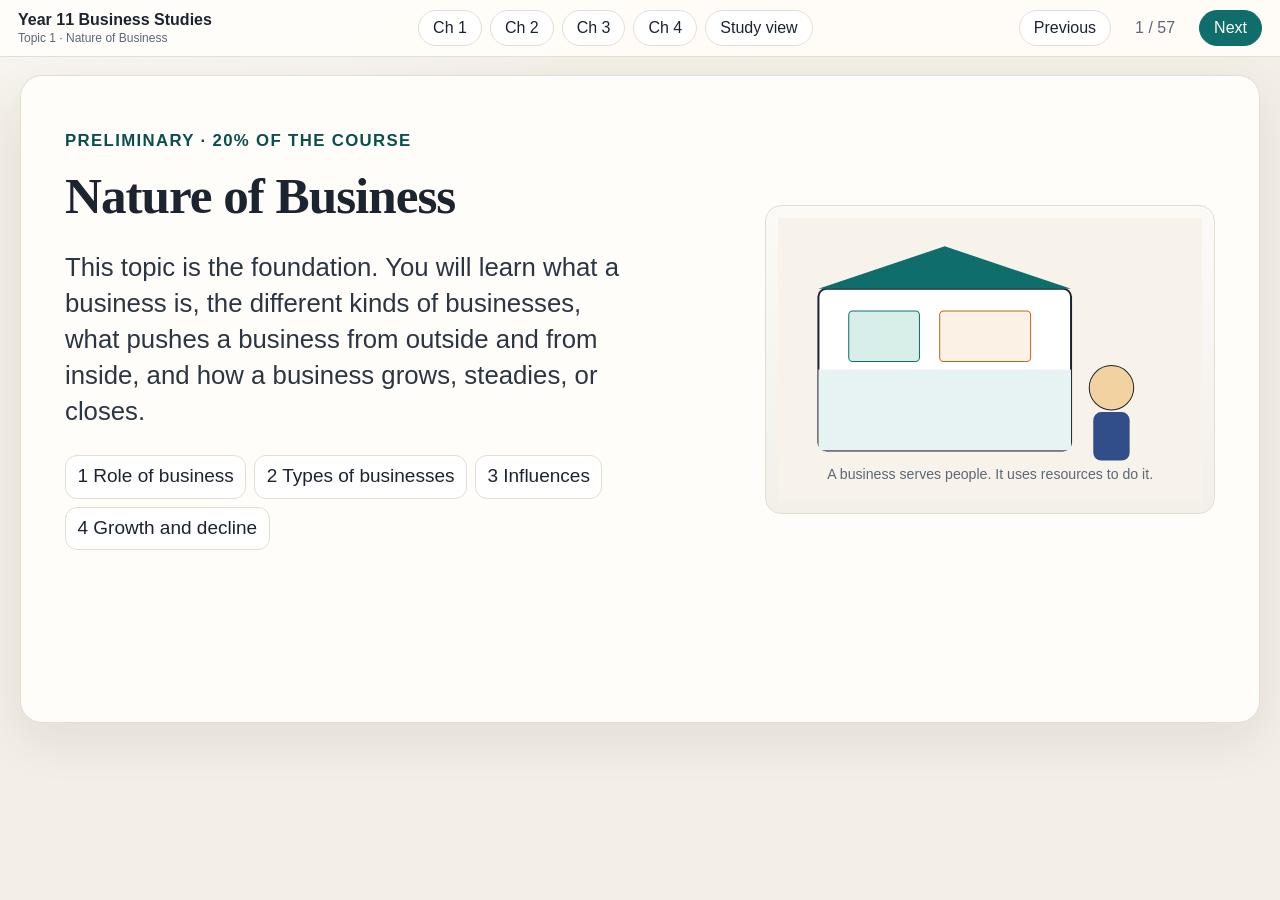
==== commit 13280613: "Make Topic 1 slides classroom content with larger type." ====
--- a/topics/topic-1-nature-of-business/index.html
+++ b/topics/topic-1-nature-of-business/index.html
@@ -40,7 +40,6 @@
         <span>3 Influences</span>
         <span>4 Growth and decline</span>
       </div>
-      <p class="note">Use the arrows or the Next button. Study view lays every slide out so you can revise. Show answer is under each practice question.</p>
     </div>
     <figure class="visual">
       <svg viewBox="0 0 420 280" role="img" aria-label="A small shop, with goods on the counter and a customer being served.">
@@ -59,19 +58,18 @@
 </section>
 
 <section class="slide" data-chapter="0">
-  <h2>What this topic asks you to do</h2>
-  <div class="cards">
-    <article class="card"><strong>Discuss</strong><p>One Australian business that expanded overseas, and one global business that expanded into Australia.</p></article>
-    <article class="card"><strong>Explain</strong><p>How outside influences helped tertiary, quaternary and quinary work grow in Australia.</p></article>
-    <article class="card"><strong>Identify</strong><p>Problems for stakeholders when a company is liquidated (its assets are sold to pay debts).</p></article>
-    <article class="card"><strong>Distinguish and apply</strong><p>Tell business types apart, place a real business on the life cycle, and suggest a strategy that fits that stage.</p></article>
-  </div>
-  <p class="note">Outcomes in play: P1 nature, role and types of business; P2 internal and external influences; P6 responsibilities to stakeholders. You also investigate (P7) and judge information about real or imagined businesses (P8).</p>
+  <h2>What this topic covers</h2>
+  <div class="cards">
+    <article class="card"><strong>Expansion</strong><p>One Australian business that expanded overseas, and one global business that expanded into Australia.</p></article>
+    <article class="card"><strong>Service industries</strong><p>How outside influences helped tertiary, quaternary and quinary work grow in Australia.</p></article>
+    <article class="card"><strong>Liquidation</strong><p>Problems for stakeholders when a company is liquidated and its assets are sold to pay debts.</p></article>
+    <article class="card"><strong>Types and the life cycle</strong><p>How businesses differ, where a business sits on the life cycle, and a strategy that fits that stage.</p></article>
+  </div>
 </section>
 
 <section class="slide" id="ch1" data-chapter="1">
-  <div class="kicker"><span class="pill">Chapter 1 · key words first</span> Role of business</div>
-  <h2>Say these words before the ideas</h2>
+  <div class="kicker"><span class="pill">Chapter 1 · Key words</span> Role of business</div>
+  <h2>Key words</h2>
   <dl class="terms">
     <div><dt>Business</dt><dd>An organisation that tries to satisfy needs and wants by providing goods and/or services.</dd></div>
     <div><dt>Good</dt><dd>A product you can see and touch, such as bread.</dd></div>
@@ -79,6 +77,13 @@
     <div><dt>Inputs</dt><dd>Resources used to produce something: labour, money, equipment, raw materials.</dd></div>
     <div><dt>Outputs</dt><dd>The goods and/or services that come out of the process.</dd></div>
     <div><dt>Profit</dt><dd>Revenue minus expenses for the period.</dd></div>
+  </dl>
+</section>
+
+<section class="slide" data-chapter="1">
+  <div class="kicker"><span class="pill">Chapter 1 · Key words</span> Role of business</div>
+  <h2>Key words</h2>
+  <dl class="terms">
     <div><dt>Entrepreneur</dt><dd>A person who has an idea and risks money and time to turn it into a business.</dd></div>
     <div><dt>Innovation</dt><dd>A new product, or a real improvement to a product or to the way it is made.</dd></div>
     <div><dt>Wealth</dt><dd>The value of assets owned by a person, a business, or the community.</dd></div>
@@ -99,7 +104,7 @@
         <li>Not every business’s main aim is profit. Charities and some clubs exist to serve members or the community.</li>
         <li>In Australia, businesses also provide millions of jobs.</li>
       </ul>
-      <p class="note">Exam line: “A business is an organisation that attempts to satisfy the needs and wants of the community by providing goods and/or services.”</p>
+      <p class="note">A business is an organisation that attempts to satisfy the needs and wants of the community by providing goods and/or services.</p>
     </div>
     <figure class="visual">
       <svg viewBox="0 0 640 300" role="img" aria-label="Two panels. Goods are objects you can touch, such as bread and a bottled drink. Services are actions, such as a haircut.">
@@ -137,7 +142,7 @@
         <li><strong>Outputs</strong> are the finished goods or services.</li>
         <li><strong>Value adding</strong> means the output is worth more to the customer than the separate inputs. Flour and water become a loaf people will pay for.</li>
       </ul>
-      <p class="note">If a question says “value adding”, describe inputs, the process, and why the output is worth more. Naming the finished product alone is not enough.</p>
+      <p class="note">Value adding has three parts: the inputs, the process, and why the output is worth more than those inputs on their own.</p>
     </div>
     <figure class="visual">
       <svg viewBox="0 0 640 280" role="img" aria-label="Three steps: inputs, a process that adds value, then outputs.">
@@ -174,7 +179,7 @@
     <article class="card"><strong>Accountability</strong><p>Managers are answerable to groups the business affects, such as owners, staff, customers and the community.</p></article>
     <article class="card"><strong>Ethics</strong><p>Standards of right and wrong. A choice can be legal and still fail an ethical test if it harms people the business could have protected.</p></article>
   </div>
-  <p class="note">The eight roles you must be able to discuss are profit, employment, incomes, choice, innovation, entrepreneurship and risk, wealth, and quality of life.</p>
+  <p class="note">The roles of business are profit, employment, incomes, choice, innovation, entrepreneurship and risk, wealth, and quality of life.</p>
 </section>
 
 <section class="slide" data-chapter="1">
@@ -211,7 +216,7 @@
   <h2>Jobs, then pay</h2>
   <div class="cards">
     <article class="card"><strong>Employment</strong><p>Owners often hire other people. Human skill turns inputs into goods and services. Providing jobs is a core role of business.</p><p class="eg">Pressure from global rivals has led some large firms to <strong>downsize</strong> (shrink the workforce). A job can end by <strong>redundancy</strong> when the work itself is no longer needed, often because technology or a restructure replaced it. Redundancy can be voluntary or involuntary.</p></article>
-    <article class="card"><strong>Incomes</strong><p>Staff are paid for their work. A <strong>wage</strong> is an hourly rate and may include overtime. That income lets people buy goods and services, which creates sales for other businesses.</p><p class="eg">Link to remember: wages are an expense. More staff can mean better service and more sales, but also higher costs and a smaller profit.</p></article>
+    <article class="card"><strong>Incomes</strong><p>Staff are paid for their work. A <strong>wage</strong> is an hourly rate and may include overtime. That income lets people buy goods and services, which creates sales for other businesses.</p><p class="eg">Wages are an expense. More staff can mean better service and more sales, and also higher costs and a smaller profit.</p></article>
   </div>
 </section>
 
@@ -258,7 +263,7 @@
 
 <section class="slide" data-chapter="1">
   <div class="kicker"><span class="pill">Chapter 1</span> Summary</div>
-  <h2>Role of business — keep this card</h2>
+  <h2>Chapter summary</h2>
   <div class="cards">
     <article class="card"><strong>Nature</strong><p>Satisfies needs and wants with goods and/or services. Combines inputs and adds value.</p></article>
     <article class="card"><strong>Profit</strong><p>Revenue minus expenses. Judge it with return on investment, not profit dollars alone.</p></article>
@@ -271,7 +276,7 @@
 
 <section class="slide slide-quiz" data-chapter="1">
   <div class="kicker"><span class="pill">Chapter 1</span> Multiple choice</div>
-  <h2>Check the role of business</h2>
+  <h2>Questions</h2>
   <article class="q">
     <p class="stem">1. Which statement best describes a business?</p>
     <ol class="opts">
@@ -312,7 +317,7 @@
     </div>
   </article>
   <article class="q">
-    <p class="stem">4. Nora designs a reusable lunch box and spends her savings to start making it, knowing the product might not sell. In this course, Nora is best described as</p>
+    <p class="stem">4. Nora designs a reusable lunch box and spends her savings to start making it, knowing the product might not sell. Nora is best described as</p>
     <ol class="opts">
       <li>a creditor</li>
       <li>a receiver</li>
@@ -328,7 +333,7 @@
 
 <section class="slide slide-quiz" data-chapter="1">
   <div class="kicker"><span class="pill">Chapter 1</span> Short answer and case</div>
-  <h2>Write it the HSC way</h2>
+  <h2>Short answer and case study</h2>
   <article class="q">
     <p class="stem">5. Explain how profit and employment can support each other and also conflict. (4 marks)</p>
     <button type="button" data-reveal aria-controls="a5">Show answer</button>
@@ -355,14 +360,21 @@
 </section>
 
 <section class="slide" id="ch2" data-chapter="2">
-  <div class="kicker"><span class="pill">Chapter 2 · key words first</span> Types of businesses</div>
-  <h2>Classification words</h2>
+  <div class="kicker"><span class="pill">Chapter 2 · Key words</span> Types of businesses</div>
+  <h2>Key words</h2>
   <dl class="terms">
-    <div><dt>SME</dt><dd>Small to medium enterprise. In this course: fewer than 200 employees.</dd></div>
-    <div><dt>Micro / small / medium / large</dt><dd>Under 5 / under 20 / 20–199 / 200 or more employees (ABS bands used in this course).</dd></div>
+    <div><dt>SME</dt><dd>Small to medium enterprise: fewer than 200 employees.</dd></div>
+    <div><dt>Micro / small / medium / large</dt><dd>Under 5 / under 20 / 20–199 / 200 or more employees.</dd></div>
     <div><dt>Local, national, global</dt><dd>Serves one area, serves Australia, or sells across many countries.</dd></div>
     <div><dt>Transnational</dt><dd>Produces and sells in many countries, not only exports from one home country.</dd></div>
     <div><dt>Primary to quinary</dt><dd>Five industry sectors, from raw materials to services once done at home.</dd></div>
+  </dl>
+</section>
+
+<section class="slide" data-chapter="2">
+  <div class="kicker"><span class="pill">Chapter 2 · Key words</span> Types of businesses</div>
+  <h2>Key words</h2>
+  <dl class="terms">
     <div><dt>Sole trader</dt><dd>One owner. Unincorporated. Unlimited liability.</dd></div>
     <div><dt>Partnership</dt><dd>Usually 2 to 20 owners. Unincorporated. Unlimited liability.</dd></div>
     <div><dt>Private company</dt><dd>Pty Ltd. 1 to 50 shareholders. Incorporated. Limited liability.</dd></div>
@@ -397,7 +409,7 @@
         <li><strong>Large:</strong> 200 or more.</li>
         <li><strong>SME:</strong> small and medium together — under 200 employees.</li>
       </ul>
-      <p class="note">This course uses the employee bands above. Other organisations sometimes use revenue instead. In an exam, state the employee numbers.</p>
+      <p class="note">These bands count employees. Some other organisations use revenue instead.</p>
     </div>
     <figure class="visual">
       <svg viewBox="0 0 460 280" role="img" aria-label="Four bars growing taller for micro, small, medium and large businesses.">
@@ -442,7 +454,7 @@
         <li>As it grew, Canva served individuals, schools and businesses in many countries and built a presence beyond Australia.</li>
         <li>That is <strong>global expansion of an Australian business</strong>: an idea from Australia, then customers and operations in other countries.</li>
       </ul>
-      <p class="note">In a “discuss” answer, name the business, say what it sells, how it reached other countries, and one effect (a bigger market, and also competition from other global design tools).</p>
+      <p class="note">Canva sells an online design tool. Customers in other countries use it through the internet. A bigger market also means competition from other global design tools.</p>
     </div>
     <figure class="visual">
       <svg viewBox="0 0 420 280" role="img" aria-label="Australia connected by lines to other regions, showing a business expanding outward.">
@@ -468,7 +480,7 @@
     <li>It brought a low-price, smaller-range model into a grocery market dominated by large local chains.</li>
     <li>Effect on Australian business: more competition on price, pressure on Coles and Woolworths, and another choice for shoppers.</li>
   </ul>
-  <p class="note">This is the pair to Canva. Canva is Australian going out. Aldi is global coming in. Use both if a question asks you to discuss expansion in each direction.</p>
+  <p class="note">Canva is an Australian business that expanded overseas. Aldi is a global business that expanded into Australia.</p>
 </section>
 
 <section class="slide" data-chapter="2">
@@ -493,7 +505,7 @@
     <li><strong>Incomes and time</strong>: as households earned more, they paid businesses for meals, childcare and cleaning (quinary).</li>
     <li><strong>An older, more urban population</strong> needs health, education and personal services (tertiary and quaternary).</li>
   </ul>
-  <p class="note">Syllabus task: explain how changes in external influences contributed to the growth of tertiary, quaternary and quinary industries. Name the influence, then the sector it helped.</p>
+  <p class="note">Technology, trade, higher incomes and an older urban population moved jobs toward tertiary, quaternary and quinary work.</p>
 </section>
 
 <section class="slide" data-chapter="2">
@@ -504,8 +516,8 @@
       <ul class="clean">
         <li><strong>Unincorporated:</strong> the law treats the owner and the business as the same. Sole traders and partnerships. <strong>Unlimited liability.</strong></li>
         <li><strong>Incorporated:</strong> the company is a separate legal entity. Private and public companies. <strong>Limited liability.</strong></li>
-        <li>The syllabus five are sole trader, partnership, private company, public company, and government enterprise.</li>
-        <li>The textbook also covers companies limited by guarantee, cooperatives, and trusts. Know what they are. The five above are the ones to compare in depth.</li>
+        <li>Five structures to compare: sole trader, partnership, private company, public company, and government enterprise.</li>
+        <li>Other structures are a company limited by guarantee, a cooperative, and a trust.</li>
       </ul>
     </div>
     <figure class="visual">
@@ -543,9 +555,9 @@
   <h2>A company is a separate legal person</h2>
   <div class="cards">
     <article class="card"><strong>Private company — Pty Ltd</strong><p>1 to 50 shareholders. Separate legal entity. Limited liability: shareholders can lose their investment, not (in the ordinary case) their personal house, for company debts. Directors run the longer-term decisions and are chosen by shareholders. Set up under the Corporations Act 2001 (Cth) and registered with ASIC. “Proprietary” means shares are not offered freely to the public. “Limited” means limited liability.</p></article>
-    <article class="card"><strong>Public company — Ltd</strong><p>In this course: a company the public can own, usually by buying shares on the ASX. At least 5 shareholders and no set maximum. Limited liability. Must issue a <strong>prospectus</strong> (a document describing the business, its finances and its risks) before listing. Shareholders elect directors. Directors appoint managers for day-to-day work. An annual report goes to shareholders. A public company is not a government business.</p></article>
-  </div>
-  <p class="note">Directors can still face penalties if they break the law, for example by trading while insolvent or by fraud. Limited liability is not a shield for illegal conduct.</p>
+    <article class="card"><strong>Public company — Ltd</strong><p>A company the public can own, usually by buying shares on the ASX. At least 5 shareholders and no set maximum. Limited liability. It issues a <strong>prospectus</strong> (a document describing the business, its finances and its risks) before listing. Shareholders elect directors. Directors appoint managers for day-to-day work. An annual report goes to shareholders. A public company is not a government business.</p></article>
+  </div>
+  <p class="note">Directors can still face penalties if they break the law, for example by trading while insolvent or by fraud. Limited liability does not protect illegal conduct.</p>
 </section>
 
 <section class="slide" data-chapter="2">
@@ -555,7 +567,7 @@
     <article class="card"><strong>Government enterprise</strong><p>Set up and owned by government to provide a service. Examples: Australia Post, a state water authority. <strong>Privatisation</strong> is the sale of a government business to private owners, often by listing it. The Commonwealth Bank moved from government ownership to a public company.</p></article>
     <article class="card"><strong>Company limited by guarantee</strong><p>Often a club, charity or association. Members do not take dividends. Surplus is put back into the service. Members have limited liability.</p></article>
     <article class="card"><strong>Cooperative</strong><p>Owned by the people who use it (customers or producers) for mutual benefit. Democratic. Limited liability. Types include consumer, producer and worker cooperatives.</p></article>
-    <article class="card"><strong>Trust</strong><p>A structure where a trustee holds property for beneficiaries. Know the name. The exam comparisons usually stay with sole trader, partnership, and the two companies.</p></article>
+    <article class="card"><strong>Trust</strong><p>A trustee holds property for the beneficiaries.</p></article>
   </div>
 </section>
 
@@ -571,7 +583,7 @@
 
 <section class="slide" data-chapter="2">
   <div class="kicker"><span class="pill">Chapter 2</span> Summary</div>
-  <h2>Types of businesses — keep this card</h2>
+  <h2>Chapter summary</h2>
   <ul class="clean">
     <li>Classify by <strong>size</strong>, <strong>geography</strong>, <strong>industry</strong> and <strong>legal structure</strong>.</li>
     <li>SME means under 200 employees. Large means 200 or more.</li>
@@ -584,7 +596,7 @@
 
 <section class="slide slide-quiz" data-chapter="2">
   <div class="kicker"><span class="pill">Chapter 2</span> Multiple choice</div>
-  <h2>Check the types</h2>
+  <h2>Questions</h2>
   <article class="q">
     <p class="stem">7. A graphic studio employs 12 people and sells only to clients in Parramatta. Which classification fits?</p>
     <ol class="opts">
@@ -595,7 +607,7 @@
     </ol>
     <button type="button" data-reveal aria-controls="a7">Show answer</button>
     <div class="solution" id="a7" hidden>
-      <p><span class="marks">B.</span> Fewer than 20 employees is small, so it is also an SME. One suburban area is local. Design and information work sits in the quaternary sector. The legal structure is not stated, so do not invent one.</p>
+      <p><span class="marks">B.</span> Fewer than 20 employees is small, so it is also an SME. One suburban area is local. Design and information work sits in the quaternary sector. The question does not give a legal structure.</p>
     </div>
   </article>
   <article class="q">
@@ -641,7 +653,7 @@
 
 <section class="slide slide-quiz" data-chapter="2">
   <div class="kicker"><span class="pill">Chapter 2</span> Short answer and case</div>
-  <h2>Compare structures with the facts given</h2>
+  <h2>Short answer and case study</h2>
   <article class="q">
     <p class="stem">11. Distinguish a sole trader from a private company. (4 marks)</p>
     <button type="button" data-reveal aria-controls="a11">Show answer</button>
@@ -668,8 +680,8 @@
 </section>
 
 <section class="slide" id="ch3" data-chapter="3">
-  <div class="kicker"><span class="pill">Chapter 3 · key words first</span> Influences</div>
-  <h2>Inside and outside words</h2>
+  <div class="kicker"><span class="pill">Chapter 3 · Key words</span> Influences</div>
+  <h2>Key words</h2>
   <dl class="terms">
     <div><dt>External influence</dt><dd>A force outside the business. Managers do not control it. They can only respond.</dd></div>
     <div><dt>Internal influence</dt><dd>A force inside the business: products, location, resources, management and culture.</dd></div>
@@ -677,7 +689,14 @@
     <div><dt>Fiscal policy</dt><dd>Government taxing and spending, mainly through the Commonwealth Budget.</dd></div>
     <div><dt>Monetary policy</dt><dd>The Reserve Bank changing interest rates to influence spending.</dd></div>
     <div><dt>Stakeholder</dt><dd>A person or group affected by the business’s decisions.</dd></div>
-    <div><dt>Internal stakeholder</dt><dd>Inside the business, especially employees (and, in many answers, owners and managers).</dd></div>
+  </dl>
+</section>
+
+<section class="slide" data-chapter="3">
+  <div class="kicker"><span class="pill">Chapter 3 · Key words</span> Influences</div>
+  <h2>Key words</h2>
+  <dl class="terms">
+    <div><dt>Internal stakeholder</dt><dd>Inside the business: employees, and often owners and managers.</dd></div>
     <div><dt>External stakeholder</dt><dd>Outside: customers, suppliers, community, government, competitors.</dd></div>
     <div><dt>Monopoly</dt><dd>One seller in the market. Example: a city’s water supplier.</dd></div>
     <div><dt>Oligopoly</dt><dd>A few large sellers. Example: the major supermarket chains.</dd></div>
@@ -696,7 +715,7 @@
         <li><strong>Internal:</strong> products, location, resources, management and business culture.</li>
         <li>External forces happen to the business. Internal forces are choices and features of the business itself.</li>
       </ul>
-      <p class="note">A strong answer names the influence, says whether it is internal or external, then gives the effect on this business. “Interest rates rose” is not finished until you say costs or customer spending changed.</p>
+      <p class="note">Example: a rise in interest rates is external. The effect is higher loan costs, or customers spending less.</p>
     </div>
     <figure class="visual">
       <svg viewBox="0 0 460 280" role="img" aria-label="A business in the centre. Arrows from outside factors point in. Arrows from inside factors stay in the business.">
@@ -740,7 +759,7 @@
         <text x="248" y="118" font-size="12" fill="#8a4e09">Downswing</text>
         <text x="360" y="236" font-size="12" fill="#9a3d4a">Trough</text>
       </svg>
-      <figcaption>Labels sit off the line so the shape of the cycle stays clear.</figcaption>
+      <figcaption>Spending rises through an upswing into a boom, then falls through a downswing into a trough.</figcaption>
     </figure>
   </div>
 </section>
@@ -842,12 +861,12 @@
     <article class="card"><strong>Community</strong><p>Local jobs and spending fall. Government may lose tax revenue.</p></article>
     <article class="card"><strong>Directors</strong><p>They must not keep trading if the company is insolvent. Personal penalties can apply if they do.</p></article>
   </div>
-  <p class="note">Liquidation means assets are sold to pay debts and the business is wound up. Use this slide when the question asks for problems for stakeholders, not only a definition.</p>
+  <p class="note">Liquidation means assets are sold to pay debts and the business is wound up. Employees, customers, suppliers, shareholders and the community each lose something different.</p>
 </section>
 
 <section class="slide" data-chapter="3">
   <div class="kicker"><span class="pill">Chapter 3</span> Summary</div>
-  <h2>Influences — keep this card</h2>
+  <h2>Chapter summary</h2>
   <ul class="clean">
     <li>External influences are outside the business’s control. Internal influences are features and choices inside it.</li>
     <li>The economic cycle moves through upswing, boom, downswing and trough.</li>
@@ -860,7 +879,7 @@
 
 <section class="slide slide-quiz" data-chapter="3">
   <div class="kicker"><span class="pill">Chapter 3</span> Multiple choice</div>
-  <h2>Check the influences</h2>
+  <h2>Questions</h2>
   <article class="q">
     <p class="stem">13. The Reserve Bank raises interest rates. For a business with a large loan, this is</p>
     <ol class="opts">
@@ -917,14 +936,14 @@
 
 <section class="slide slide-quiz" data-chapter="3">
   <div class="kicker"><span class="pill">Chapter 3</span> Short answer and case</div>
-  <h2>Apply the influence to the business</h2>
+  <h2>Short answer and case study</h2>
   <article class="q">
     <p class="stem">17. Explain one external influence that has supported the growth of quinary businesses in Australia. (3 marks)</p>
     <button type="button" data-reveal aria-controls="a17">Show answer</button>
     <div class="solution" id="a17" hidden>
-      <p><span class="marks">1 mark.</span> Name a real external influence, for example higher household incomes, or more hours worked outside the home (a social and economic change).</p>
+      <p><span class="marks">1 mark.</span> One external influence is higher household incomes, or more hours worked outside the home.</p>
       <p><span class="marks">1 mark.</span> Quinary businesses sell services once done at home, such as childcare, cleaning and takeaway meals.</p>
-      <p><span class="marks">1 mark.</span> Link them: if people have money but less time at home, they pay a business to do that work, so quinary firms gain customers.</p>
+      <p><span class="marks">1 mark.</span> If people have money but less time at home, they pay a business to do that work, so quinary firms gain customers.</p>
     </div>
   </article>
   <article class="q">
@@ -943,8 +962,8 @@
 </section>
 
 <section class="slide" id="ch4" data-chapter="4">
-  <div class="kicker"><span class="pill">Chapter 4 · key words first</span> Growth and decline</div>
-  <h2>Life-cycle words</h2>
+  <div class="kicker"><span class="pill">Chapter 4 · Key words</span> Growth and decline</div>
+  <h2>Key words</h2>
   <dl class="terms">
     <div><dt>Business life cycle</dt><dd>The stages a business, or one of its products, often passes through.</dd></div>
     <div><dt>Establishment</dt><dd>The business first enters the market. Costs are high. Sales are slow.</dd></div>
@@ -952,6 +971,13 @@
     <div><dt>Maturity</dt><dd>Growth slows. Rivals copy the success. Loyalty and new ideas matter.</dd></div>
     <div><dt>Post-maturity</dt><dd>The business then takes a path: steady state, renewal, decline, or cessation.</dd></div>
     <div><dt>Steady state</dt><dd>It holds its position and its loyal customers.</dd></div>
+  </dl>
+</section>
+
+<section class="slide" data-chapter="4">
+  <div class="kicker"><span class="pill">Chapter 4 · Key words</span> Growth and decline</div>
+  <h2>Key words</h2>
+  <dl class="terms">
     <div><dt>Renewal</dt><dd>New products or a new marketing approach lift sales again.</dd></div>
     <div><dt>Decline</dt><dd>Sales and market share fall because challenges were not met.</dd></div>
     <div><dt>Cessation</dt><dd>The business closes. Voluntary or involuntary.</dd></div>
@@ -1041,7 +1067,7 @@
     <article class="card"><strong>Voluntary — the owner decides</strong><p>Reasons include retirement, loss of energy, an offer to buy the business, falling profits, or a wish to start something else. Nobody is forcing the closure.</p></article>
     <article class="card"><strong>Involuntary — closure is forced</strong><p>Reasons include the owner’s death, no demand, a weak economy, rivals with much lower costs, or a court order to sell assets for unpaid debt. The most common cause is inability to repay debt: <strong>insolvency</strong>.</p></article>
   </div>
-  <p class="note">“The owner was tired and sold the shop” is voluntary. “Creditors went to court because bills were unpaid” is involuntary. Use the cause, not only the fact that the shop is shut.</p>
+  <p class="note">Voluntary: the owner was tired and sold the shop. Involuntary: creditors went to court because bills were unpaid.</p>
 </section>
 
 <section class="slide" data-chapter="4">
@@ -1077,7 +1103,7 @@
 
 <section class="slide" data-chapter="4">
   <div class="kicker"><span class="pill">Chapter 4</span> Summary</div>
-  <h2>Growth and decline — keep this card</h2>
+  <h2>Chapter summary</h2>
   <ul class="clean">
     <li>Stages: establishment → growth → maturity → post-maturity.</li>
     <li>Post-maturity paths: steady state, renewal, decline, cessation.</li>
@@ -1090,7 +1116,7 @@
 
 <section class="slide slide-quiz" data-chapter="4">
   <div class="kicker"><span class="pill">Chapter 4</span> Multiple choice</div>
-  <h2>Check the life cycle</h2>
+  <h2>Questions</h2>
   <article class="q">
     <p class="stem">19. A new mobile-repair van has paid for tools and insurance but still has very few customers. Which stage is this?</p>
     <ol class="opts">
@@ -1147,7 +1173,7 @@
 
 <section class="slide slide-quiz" data-chapter="4">
   <div class="kicker"><span class="pill">Chapter 4</span> Short answer and case</div>
-  <h2>Name the stage, then the response</h2>
+  <h2>Short answer and case study</h2>
   <article class="q">
     <p class="stem">23. Outline two challenges of the growth stage and one way a business can respond to each. (4 marks)</p>
     <button type="button" data-reveal aria-controls="a23">Show answer</button>
@@ -1175,14 +1201,14 @@
 
 <section class="slide" id="close" data-chapter="0">
   <p class="eyebrow">End of Topic 1</p>
-  <h2>You can now do these four things</h2>
-  <div class="cards">
-    <article class="card"><strong>Role</strong><p>Define a business, show value adding, and explain profit, jobs, incomes, choice, innovation, risk, wealth and quality of life.</p></article>
-    <article class="card"><strong>Types</strong><p>Classify by size, place, industry and legal structure, and choose a structure using size, ownership and finance.</p></article>
-    <article class="card"><strong>Influences</strong><p>Separate internal from external influences and show how stakeholders are helped or hurt.</p></article>
-    <article class="card"><strong>Life cycle</strong><p>Place a business on the cycle, suggest a matching strategy, and explain voluntary cessation, insolvency, receivership and liquidation.</p></article>
-  </div>
-  <p class="note">Topic 2 is Business Management (Chapters 5–8). It will be the next presentation after this one is approved. Go back to any chapter with the buttons at the top.</p>
+  <h2>Topic 1 in brief</h2>
+  <div class="cards">
+    <article class="card"><strong>Role</strong><p>A business satisfies needs and wants. It adds value, and it provides profit, jobs, incomes, choice, innovation, risk-taking, wealth and quality of life.</p></article>
+    <article class="card"><strong>Types</strong><p>Classify by size, place, industry and legal structure. The choice of structure depends on size, ownership and finance.</p></article>
+    <article class="card"><strong>Influences</strong><p>External influences come from outside. Internal influences come from inside. Stakeholders are helped and hurt in different ways.</p></article>
+    <article class="card"><strong>Life cycle</strong><p>Establishment, growth, maturity, then steady state, renewal, decline or cessation. Closure may be voluntary or forced by insolvency, receivership or liquidation.</p></article>
+  </div>
+  <p class="note">Next topic: Business Management, Chapters 5–8.</p>
   <p class="path"><a class="btn" href="../../index.html">Course home</a></p>
 </section>
 
--- a/assets/deck.css
+++ b/assets/deck.css
@@ -64,16 +64,18 @@
 button:hover, .btn:hover { border-color: #c8bfb2; }
 #counter { min-width: 72px; text-align: center; color: var(--muted); font-variant-numeric: tabular-nums; }
 
-.deck { max-width: 1120px; margin: 0 auto; padding: 22px 16px 80px; }
+.deck { max-width: 1440px; margin: 0 auto; padding: 18px 20px 72px; }
 
 .slide {
   background: var(--card);
   border: 1px solid var(--line);
   border-radius: 22px;
   box-shadow: var(--shadow);
-  padding: 28px 32px 26px;
+  padding: 36px 44px 32px;
   margin: 0 auto 18px;
-  min-height: 560px;
+  min-height: 72vh;
+  font-size: clamp(22px, 1.75vw, 32px);
+  line-height: 1.4;
 }
 .slide[hidden] { display: none !important; }
 
@@ -82,9 +84,9 @@
   gap: 8px;
   align-items: center;
   flex-wrap: wrap;
-  margin-bottom: 8px;
+  margin-bottom: 10px;
   color: var(--muted);
-  font-size: 13px;
+  font-size: 0.8em;
   letter-spacing: 0.04em;
   text-transform: uppercase;
 }
@@ -103,12 +105,12 @@
 .slide[data-chapter="3"] .pill { background: #e8eef9; color: #243e73; }
 .slide[data-chapter="4"] .pill { background: #f8e8eb; color: #7c2e3a; }
 
-h1, h2, h3 { font-family: var(--serif); font-weight: 600; letter-spacing: -0.02em; margin: 0 0 12px; }
-h1 { font-size: 46px; line-height: 1.05; }
-h2 { font-size: 32px; line-height: 1.15; }
-h3 { font-size: 20px; }
-
-.lede { font-size: 18px; line-height: 1.45; color: #2c3542; max-width: 62ch; }
+h1, h2, h3 { font-family: var(--serif); font-weight: 600; letter-spacing: -0.02em; margin: 0 0 0.4em; }
+.slide h1 { font-size: clamp(48px, 4vw, 76px); line-height: 1.05; }
+.slide h2 { font-size: clamp(36px, 2.7vw, 54px); line-height: 1.12; }
+.slide h3 { font-size: 1.15em; }
+
+.lede { font-size: 1.15em; line-height: 1.4; color: #2c3542; max-width: 40ch; }
 
 .layout {
   display: grid;
@@ -118,24 +120,25 @@
 }
 .layout.stack { grid-template-columns: 1fr; }
 
-ul.clean, ol.clean { margin: 8px 0 0; padding-left: 1.15em; }
-ul.clean li, ol.clean li { margin: 7px 0; line-height: 1.4; }
+ul.clean, ol.clean { margin: 0.3em 0 0; padding-left: 1.2em; }
+ul.clean li, ol.clean li { margin: 0.35em 0; line-height: 1.35; }
 .note {
-  margin-top: 14px;
-  padding: 10px 12px;
+  margin-top: 0.7em;
+  padding: 0.55em 0.7em;
   background: #f7f4ee;
-  border-left: 3px solid var(--teal);
+  border-left: 4px solid var(--teal);
   border-radius: 0 10px 10px 0;
   color: #334;
-  font-size: 15px;
+  font-size: 1em;
 }
 .formula {
   font-family: var(--serif);
   background: #f4faf9;
   border: 1px dashed #b7d6d3;
   border-radius: 12px;
-  padding: 10px 12px;
-  margin: 10px 0;
+  padding: 0.45em 0.7em;
+  margin: 0.5em 0;
+  font-size: 1.05em;
 }
 
 .visual {
@@ -146,7 +149,7 @@
   padding: 12px;
 }
 .visual svg { width: 100%; height: auto; display: block; }
-.visual figcaption { font-size: 13px; color: var(--muted); margin-top: 6px; text-align: center; }
+.visual figcaption { font-size: 0.85em; color: var(--muted); margin-top: 8px; text-align: center; }
 
 .cards { display: grid; grid-template-columns: repeat(2, minmax(0, 1fr)); gap: 10px; }
 .cards.three { grid-template-columns: repeat(3, minmax(0, 1fr)); }
@@ -157,20 +160,20 @@
   border-radius: 14px;
   padding: 12px;
 }
-.card strong { display: block; margin-bottom: 4px; }
-.card p { margin: 0; color: #3c4654; font-size: 14px; line-height: 1.35; }
-.card .eg { color: var(--muted); font-size: 13px; margin-top: 6px; }
+.card strong { display: block; margin-bottom: 0.2em; font-size: 1.05em; }
+.card p { margin: 0; color: #3c4654; font-size: 0.92em; line-height: 1.35; }
+.card .eg { color: var(--muted); font-size: 0.9em; margin-top: 0.4em; }
 
 .terms { display: grid; grid-template-columns: repeat(2, minmax(0, 1fr)); gap: 8px 16px; }
 .terms div { padding: 8px 0; border-bottom: 1px solid #efeae2; }
-.terms dt { font-weight: 700; }
-.terms dd { margin: 2px 0 0; color: #3c4654; }
+.terms dt { font-weight: 700; font-size: 1em; }
+.terms dd { margin: 0.15em 0 0; color: #3c4654; font-size: 0.9em; }
 
 .q { border-top: 1px solid var(--line); padding: 14px 0; }
 .q:first-of-type { border-top: 0; }
-.stem { font-weight: 650; margin: 0 0 8px; }
-.opts { margin: 0; padding: 0; list-style: none; }
-.opts li { padding: 4px 0 4px 1.6em; position: relative; }
+.stem { font-weight: 700; margin: 0 0 0.35em; font-size: 1.05em; }
+.opts { margin: 0; padding: 0; list-style: none; font-size: 0.95em; }
+.opts li { padding: 0.2em 0 0.2em 1.6em; position: relative; }
 .opts li::before { position: absolute; left: 0; font-weight: 700; color: var(--teal-d); }
 .opts li:nth-child(1)::before { content: "A"; }
 .opts li:nth-child(2)::before { content: "B"; }
@@ -192,14 +195,14 @@
   gap: 24px;
   align-items: center;
 }
-.eyebrow { color: var(--teal-d); font-weight: 700; letter-spacing: 0.08em; text-transform: uppercase; font-size: 13px; }
+.eyebrow { color: var(--teal-d); font-weight: 700; letter-spacing: 0.08em; text-transform: uppercase; font-size: 0.75em; }
 .path { display: flex; gap: 8px; flex-wrap: wrap; margin-top: 16px; }
 .path span {
   background: white;
   border: 1px solid var(--line);
   border-radius: 12px;
-  padding: 8px 10px;
-  font-size: 14px;
+  padding: 0.4em 0.6em;
+  font-size: 0.85em;
 }
 
 .site { max-width: 980px; margin: 0 auto; padding: 40px 18px 70px; }
@@ -232,9 +235,9 @@
 
 @media (max-width: 860px) {
   .layout, .hero, .topic, .cards.five, .cards.three { grid-template-columns: 1fr; }
-  .slide { padding: 20px 16px; min-height: 0; }
-  h1 { font-size: 34px; }
-  h2 { font-size: 26px; }
+  .slide { padding: 22px 16px; min-height: 0; font-size: 20px; }
+  .slide h1 { font-size: 36px; }
+  .slide h2 { font-size: 30px; }
   .chrome { align-items: flex-start; }
   .topic .num { width: 64px; height: 64px; }
 }
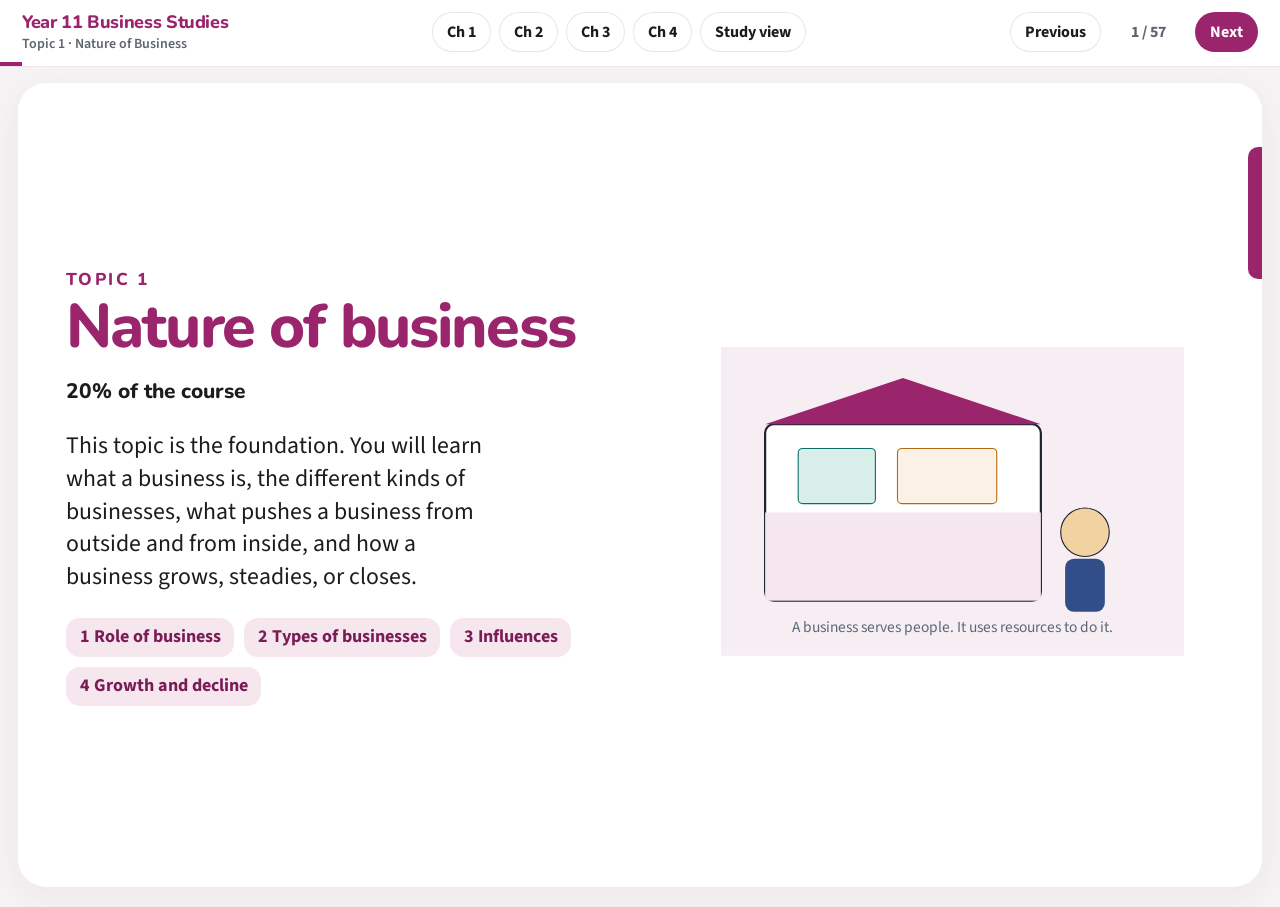
==== commit 0231d199: "Style the slides with the textbook topic colours. Co-authored-by: Cursor <cursoragent@cursor.com>" ====
--- a/topics/topic-1-nature-of-business/index.html
+++ b/topics/topic-1-nature-of-business/index.html
@@ -6,7 +6,7 @@
   <title>Topic 1 · Nature of Business</title>
   <link rel="stylesheet" href="../../assets/deck.css">
 </head>
-<body>
+<body data-topic="1">
 <header class="chrome">
   <div class="brand">
     <a href="../../index.html">Year 11 Business Studies</a>
@@ -28,11 +28,12 @@
 
 <main class="deck">
 
-<section class="slide" id="start" data-chapter="0">
-  <p class="eyebrow">Preliminary · 20% of the course</p>
+<section class="slide slide-open" id="start" data-chapter="0">
+  <p class="eyebrow">Topic 1</p>
   <div class="hero">
     <div>
-      <h1>Nature of Business</h1>
+      <h1>Nature of business</h1>
+      <p class="share">20% of the course</p>
       <p class="lede">This topic is the foundation. You will learn what a business is, the different kinds of businesses, what pushes a business from outside and from inside, and how a business grows, steadies, or closes.</p>
       <div class="path">
         <span>1 Role of business</span>
@@ -43,10 +44,10 @@
     </div>
     <figure class="visual">
       <svg viewBox="0 0 420 280" role="img" aria-label="A small shop, with goods on the counter and a customer being served.">
-        <rect width="420" height="280" fill="#f7f3ea"/>
+        <rect width="420" height="280" fill="#f7eef3"/>
         <rect x="40" y="70" width="250" height="160" rx="8" fill="#fff" stroke="#1c2430" stroke-width="2"/>
-        <rect x="40" y="150" width="250" height="80" fill="#e7f3f2"/>
-        <path d="M40 70 L165 28 L290 70" fill="#0f6e6b"/>
+        <rect x="40" y="150" width="250" height="80" fill="#f6e7ef"/>
+        <path d="M40 70 L165 28 L290 70" fill="#9A256D"/>
         <rect x="70" y="92" width="70" height="50" rx="4" fill="#d7efe8" stroke="#0f6e6b"/>
         <rect x="160" y="92" width="90" height="50" rx="4" fill="#fbf1e4" stroke="#b86a12"/>
         <circle cx="330" cy="168" r="22" fill="#f3d2a2" stroke="#1c2430"/>
--- a/assets/deck.css
+++ b/assets/deck.css
@@ -1,18 +1,36 @@
+@import url("https://fonts.googleapis.com/css2?family=Nunito:wght@700;800&family=Source+Sans+3:wght@400;600;700&display=swap");
+
 :root {
-  --ink: #1c2430;
-  --muted: #5c6778;
-  --line: #e4ddd2;
-  --paper: #f3eee6;
-  --card: #fffdf9;
-  --teal: #0f6e6b;
-  --teal-d: #0b4f4d;
-  --amber: #b86a12;
-  --indigo: #314e89;
-  --rose: #9a3d4a;
+  --ink: #1c1c1c;
+  --muted: #5e6570;
+  --topic: #9a256d;
+  --topic-deep: #7a1c56;
+  --topic-soft: #f6e7ef;
+  --topic-2: #00858f;
+  --topic-3: #ed4f3e;
+  --activity: #f47535;
+  --activity-soft: #fff4ec;
   --good: #1d6b45;
-  --shadow: 0 18px 50px rgba(40, 32, 20, 0.08);
-  --sans: "Segoe UI", "Helvetica Neue", Arial, sans-serif;
-  --serif: Georgia, "Iowan Old Style", "Palatino Linotype", serif;
+  --paper: #f6f3f4;
+  --sans: "Source Sans 3", "Segoe UI", "Helvetica Neue", Arial, sans-serif;
+  --display: "Nunito", "Segoe UI", sans-serif;
+  --deck-progress: 2%;
+}
+
+body[data-topic="1"] {
+  --topic: #9a256d;
+  --topic-deep: #7a1c56;
+  --topic-soft: #f6e7ef;
+}
+body[data-topic="2"] {
+  --topic: #00858f;
+  --topic-deep: #00666e;
+  --topic-soft: #e5f4f5;
+}
+body[data-topic="3"] {
+  --topic: #ed4f3e;
+  --topic-deep: #c73b2c;
+  --topic-soft: #fdece8;
 }
 
 * { box-sizing: border-box; }
@@ -20,97 +38,169 @@
 body {
   font-family: var(--sans);
   color: var(--ink);
-  background:
-    radial-gradient(1200px 500px at 10% -10%, #fff 0%, transparent 50%),
-    var(--paper);
+  background: var(--paper);
   min-height: 100vh;
 }
 
-a { color: var(--teal-d); }
+a { color: var(--topic-deep); }
 
 .chrome {
   position: sticky;
   top: 0;
   z-index: 5;
   display: flex;
-  gap: 12px;
+  gap: 14px;
   align-items: center;
   justify-content: space-between;
-  padding: 10px 18px;
-  background: rgba(255, 253, 249, 0.94);
-  border-bottom: 1px solid var(--line);
-  backdrop-filter: blur(8px);
+  padding: 10px 22px 12px;
+  color: var(--ink);
+  background: rgba(255, 255, 255, 0.94);
+  border-bottom: 1px solid rgba(154, 37, 109, 0.12);
+  backdrop-filter: blur(14px);
+}
+.chrome::after {
+  content: "";
+  position: absolute;
+  left: 0;
+  bottom: 0;
+  height: 4px;
+  width: var(--deck-progress);
+  background: var(--topic);
 }
 .brand {
   display: flex;
   flex-direction: column;
-  gap: 2px;
-  min-width: 180px;
-}
-.brand a { text-decoration: none; color: var(--ink); font-weight: 700; }
-.brand small { color: var(--muted); font-size: 12px; }
+  gap: 0;
+  min-width: 200px;
+}
+.brand a {
+  text-decoration: none;
+  color: var(--topic);
+  font-family: var(--display);
+  font-weight: 800;
+  letter-spacing: -0.02em;
+  font-size: 18px;
+}
+.brand small { color: var(--muted); font-size: 14px; font-weight: 600; }
 .chrome-actions, .pager { display: flex; gap: 8px; align-items: center; flex-wrap: wrap; }
-button, .btn {
+
+.chrome button {
   font: inherit;
-  border: 1px solid var(--line);
-  background: white;
+  font-weight: 700;
+  font-size: 16px;
+  border: 1px solid rgba(28, 28, 28, 0.1);
+  background: #fff;
   color: var(--ink);
   border-radius: 999px;
   padding: 8px 14px;
   cursor: pointer;
-  text-decoration: none;
-}
-button.primary, .btn.primary { background: var(--teal); color: white; border-color: var(--teal); }
-button:hover, .btn:hover { border-color: #c8bfb2; }
-#counter { min-width: 72px; text-align: center; color: var(--muted); font-variant-numeric: tabular-nums; }
-
-.deck { max-width: 1440px; margin: 0 auto; padding: 18px 20px 72px; }
+}
+.chrome button.primary {
+  background: var(--topic);
+  border-color: transparent;
+  color: #fff;
+}
+.chrome button:hover { border-color: var(--topic); }
+#counter {
+  min-width: 78px;
+  text-align: center;
+  color: var(--muted);
+  font-variant-numeric: tabular-nums;
+  font-weight: 700;
+}
+
+.deck {
+  max-width: 1560px;
+  margin: 0 auto;
+  padding: 16px 18px 20px;
+}
 
 .slide {
-  background: var(--card);
-  border: 1px solid var(--line);
-  border-radius: 22px;
-  box-shadow: var(--shadow);
-  padding: 36px 44px 32px;
-  margin: 0 auto 18px;
-  min-height: 72vh;
-  font-size: clamp(22px, 1.75vw, 32px);
-  line-height: 1.4;
-}
+  position: relative;
+  isolation: isolate;
+  display: flex;
+  flex-direction: column;
+  justify-content: safe center;
+  min-height: calc(100vh - 96px);
+  height: auto;
+  overflow: visible;
+  background: #fff;
+  border-radius: 28px;
+  box-shadow: 0 10px 36px rgba(80, 30, 55, 0.06);
+  padding: 40px 78px 36px 48px;
+  margin: 0 auto;
+  font-size: clamp(22px, 1.7vw, 30px);
+  line-height: 1.38;
+}
+.slide::after {
+  content: "";
+  position: absolute;
+  z-index: 2;
+  right: 0;
+  top: 64px;
+  width: 14px;
+  height: 132px;
+  background: var(--topic);
+  border-radius: 10px 0 0 10px;
+}
+.slide > * { position: relative; z-index: 1; }
 .slide[hidden] { display: none !important; }
 
 .kicker {
   display: flex;
-  gap: 8px;
+  gap: 10px;
   align-items: center;
   flex-wrap: wrap;
-  margin-bottom: 10px;
-  color: var(--muted);
-  font-size: 0.8em;
+  margin: 0 0 8px;
+  color: var(--topic);
+  font-family: var(--display);
+  font-size: 0.72em;
+  font-weight: 800;
   letter-spacing: 0.04em;
-  text-transform: uppercase;
 }
 .pill {
   display: inline-flex;
   align-items: center;
   border-radius: 999px;
-  padding: 3px 10px;
-  background: #e7f3f2;
-  color: var(--teal-d);
-  font-weight: 700;
-  letter-spacing: 0;
-  text-transform: none;
-}
-.slide[data-chapter="2"] .pill { background: #fbf1e4; color: #8a4e09; }
-.slide[data-chapter="3"] .pill { background: #e8eef9; color: #243e73; }
-.slide[data-chapter="4"] .pill { background: #f8e8eb; color: #7c2e3a; }
-
-h1, h2, h3 { font-family: var(--serif); font-weight: 600; letter-spacing: -0.02em; margin: 0 0 0.4em; }
-.slide h1 { font-size: clamp(48px, 4vw, 76px); line-height: 1.05; }
-.slide h2 { font-size: clamp(36px, 2.7vw, 54px); line-height: 1.12; }
-.slide h3 { font-size: 1.15em; }
-
-.lede { font-size: 1.15em; line-height: 1.4; color: #2c3542; max-width: 40ch; }
+  padding: 0.2em 0.75em;
+  background: var(--topic-soft);
+  color: var(--topic);
+  font-weight: 800;
+}
+
+h1, h2, h3 {
+  font-family: var(--display);
+  font-weight: 800;
+  letter-spacing: -0.03em;
+  margin: 0 0 0.32em;
+  color: var(--topic);
+}
+.slide h1 { font-size: clamp(56px, 4.8vw, 84px); line-height: 0.98; }
+.slide h2 { font-size: clamp(36px, 2.6vw, 52px); line-height: 1.08; }
+.slide h3 { font-size: 1.12em; }
+
+.eyebrow {
+  margin: 0 0 6px;
+  color: var(--topic);
+  font-family: var(--display);
+  font-weight: 800;
+  letter-spacing: 0.14em;
+  text-transform: uppercase;
+  font-size: 0.78em;
+}
+.share {
+  margin: 0 0 0.55em;
+  font-family: var(--display);
+  font-weight: 800;
+  font-size: 0.95em;
+  color: var(--ink);
+}
+.lede {
+  font-size: 1.08em;
+  line-height: 1.38;
+  color: var(--ink);
+  max-width: 36ch;
+}
 
 .layout {
   display: grid;
@@ -120,129 +210,256 @@
 }
 .layout.stack { grid-template-columns: 1fr; }
 
-ul.clean, ol.clean { margin: 0.3em 0 0; padding-left: 1.2em; }
-ul.clean li, ol.clean li { margin: 0.35em 0; line-height: 1.35; }
+ul.clean, ol.clean { margin: 0.15em 0 0; padding-left: 1.15em; }
+ul.clean li, ol.clean li { margin: 0.28em 0; line-height: 1.32; }
+ul.clean li::marker, ol.clean li::marker { color: var(--topic); }
+.slide strong { color: var(--topic-deep); }
+
 .note {
-  margin-top: 0.7em;
-  padding: 0.55em 0.7em;
-  background: #f7f4ee;
-  border-left: 4px solid var(--teal);
-  border-radius: 0 10px 10px 0;
-  color: #334;
-  font-size: 1em;
+  margin-top: 0.75em;
+  padding: 0.6em 0.85em;
+  background: var(--topic-soft);
+  border-radius: 18px;
+  color: var(--ink);
+  font-size: 0.92em;
 }
 .formula {
-  font-family: var(--serif);
-  background: #f4faf9;
-  border: 1px dashed #b7d6d3;
-  border-radius: 12px;
-  padding: 0.45em 0.7em;
-  margin: 0.5em 0;
-  font-size: 1.05em;
+  font-family: var(--display);
+  font-weight: 800;
+  background: #fff8f3;
+  border-radius: 16px;
+  padding: 0.5em 0.85em;
+  margin: 0.45em 0;
+  font-size: 1.02em;
+  color: #9a3d12;
 }
 
 .visual {
   margin: 0;
-  background: linear-gradient(180deg, #fbfaf7, #f3f0ea);
-  border: 1px solid var(--line);
-  border-radius: 16px;
-  padding: 12px;
+  background: #fff;
+  border-radius: 22px;
+  padding: 8px;
 }
 .visual svg { width: 100%; height: auto; display: block; }
-.visual figcaption { font-size: 0.85em; color: var(--muted); margin-top: 8px; text-align: center; }
-
-.cards { display: grid; grid-template-columns: repeat(2, minmax(0, 1fr)); gap: 10px; }
+.visual figcaption {
+  font-size: 0.78em;
+  color: var(--muted);
+  margin-top: 8px;
+  text-align: center;
+}
+
+.cards { display: grid; grid-template-columns: repeat(2, minmax(0, 1fr)); gap: 14px; }
 .cards.three { grid-template-columns: repeat(3, minmax(0, 1fr)); }
 .cards.five { grid-template-columns: repeat(5, minmax(0, 1fr)); }
 .card {
-  background: white;
-  border: 1px solid var(--line);
-  border-radius: 14px;
-  padding: 12px;
-}
-.card strong { display: block; margin-bottom: 0.2em; font-size: 1.05em; }
-.card p { margin: 0; color: #3c4654; font-size: 0.92em; line-height: 1.35; }
-.card .eg { color: var(--muted); font-size: 0.9em; margin-top: 0.4em; }
-
-.terms { display: grid; grid-template-columns: repeat(2, minmax(0, 1fr)); gap: 8px 16px; }
-.terms div { padding: 8px 0; border-bottom: 1px solid #efeae2; }
-.terms dt { font-weight: 700; font-size: 1em; }
-.terms dd { margin: 0.15em 0 0; color: #3c4654; font-size: 0.9em; }
-
-.q { border-top: 1px solid var(--line); padding: 14px 0; }
-.q:first-of-type { border-top: 0; }
-.stem { font-weight: 700; margin: 0 0 0.35em; font-size: 1.05em; }
-.opts { margin: 0; padding: 0; list-style: none; font-size: 0.95em; }
-.opts li { padding: 0.2em 0 0.2em 1.6em; position: relative; }
-.opts li::before { position: absolute; left: 0; font-weight: 700; color: var(--teal-d); }
+  background: var(--topic-soft);
+  border-radius: 20px;
+  padding: 16px 18px 18px;
+}
+.card strong {
+  display: block;
+  margin-bottom: 0.22em;
+  font-family: var(--display);
+  font-size: 1.08em;
+  font-weight: 800;
+  letter-spacing: -0.02em;
+  color: var(--topic);
+}
+.card p { margin: 0; color: #2a2a2a; font-size: 0.9em; line-height: 1.32; }
+.card .eg { color: #4d5560; font-size: 0.86em; margin-top: 0.45em; }
+.card .eg strong { display: inline; font-size: 1em; font-family: inherit; }
+
+.terms {
+  display: grid;
+  grid-template-columns: repeat(2, minmax(0, 1fr));
+  gap: 4px 28px;
+  background: var(--topic-soft);
+  border-radius: 22px;
+  padding: 16px 22px 10px;
+}
+.terms div {
+  padding: 10px 4px 12px;
+  background: transparent;
+}
+.terms dt {
+  font-family: var(--display);
+  font-weight: 800;
+  font-size: 1.08em;
+  letter-spacing: -0.02em;
+  color: var(--topic);
+}
+.terms dd { margin: 0.12em 0 0; color: #2a2a2a; font-size: 0.88em; line-height: 1.3; }
+
+.q {
+  background: var(--activity-soft);
+  border-radius: 18px;
+  padding: 14px 16px 12px;
+  margin: 0 0 12px;
+}
+.q:last-child { margin-bottom: 0; }
+.stem { font-weight: 700; margin: 0 0 0.28em; font-size: 0.98em; color: var(--ink); }
+.opts { margin: 0; padding: 0; list-style: none; font-size: 0.9em; }
+.opts li { padding: 0.16em 0 0.16em 2em; position: relative; }
+.opts li::before {
+  position: absolute;
+  left: 0;
+  top: 0.2em;
+  width: 1.45em;
+  height: 1.45em;
+  border-radius: 50%;
+  display: grid;
+  place-items: center;
+  font-weight: 800;
+  font-size: 0.78em;
+  background: #fff;
+  color: var(--activity);
+}
 .opts li:nth-child(1)::before { content: "A"; }
 .opts li:nth-child(2)::before { content: "B"; }
 .opts li:nth-child(3)::before { content: "C"; }
 .opts li:nth-child(4)::before { content: "D"; }
+.slide button {
+  font: inherit;
+  font-weight: 700;
+  font-size: 0.78em;
+  border: 0;
+  background: var(--activity);
+  color: #fff;
+  border-radius: 999px;
+  padding: 0.45em 0.95em;
+  cursor: pointer;
+}
+.slide button:hover { filter: brightness(0.96); }
 .solution {
-  margin-top: 8px;
-  background: #f3faf6;
-  border: 1px solid #cfe3d6;
-  border-radius: 12px;
-  padding: 10px 12px;
+  margin-top: 10px;
+  background: #fff;
+  border-radius: 14px;
+  padding: 12px 14px;
 }
 .solution p { margin: 6px 0; }
 .marks { color: var(--good); font-weight: 700; }
 
 .hero {
   display: grid;
-  grid-template-columns: 1.2fr 0.8fr;
-  gap: 24px;
-  align-items: center;
-}
-.eyebrow { color: var(--teal-d); font-weight: 700; letter-spacing: 0.08em; text-transform: uppercase; font-size: 0.75em; }
-.path { display: flex; gap: 8px; flex-wrap: wrap; margin-top: 16px; }
+  grid-template-columns: 1.15fr 0.85fr;
+  gap: 28px;
+  align-items: center;
+}
+.path { display: flex; gap: 10px; flex-wrap: wrap; margin-top: 18px; }
 .path span {
-  background: white;
-  border: 1px solid var(--line);
-  border-radius: 12px;
-  padding: 0.4em 0.6em;
-  font-size: 0.85em;
-}
-
-.site { max-width: 980px; margin: 0 auto; padding: 40px 18px 70px; }
-.site h1 { font-size: 42px; }
-.topic-grid { display: grid; gap: 14px; margin-top: 22px; }
+  background: var(--topic-soft);
+  border-radius: 14px;
+  padding: 0.4em 0.75em;
+  font-size: 0.82em;
+  font-weight: 700;
+  color: var(--topic-deep);
+}
+
+.slide-open .visual {
+  background: transparent;
+  padding: 0;
+}
+
+.site {
+  max-width: 1040px;
+  margin: 0 auto;
+  padding: 52px 22px 80px;
+  color: var(--ink);
+}
+.site .eyebrow { color: var(--ink); letter-spacing: 0.16em; }
+.site h1 {
+  font-family: var(--display);
+  font-size: clamp(48px, 6vw, 72px);
+  line-height: 0.98;
+  color: #9a256d;
+  letter-spacing: -0.03em;
+  font-weight: 800;
+  margin: 0 0 8px;
+}
+body[data-topic] .site h1 { color: var(--topic); }
+.site .lede { color: var(--ink); max-width: 62ch; }
+.topic-grid { display: grid; gap: 16px; margin-top: 28px; }
 .topic {
   display: grid;
-  grid-template-columns: 88px 1fr auto;
-  gap: 16px;
-  align-items: center;
-  background: var(--card);
-  border: 1px solid var(--line);
-  border-radius: 18px;
-  padding: 16px;
-  box-shadow: var(--shadow);
+  grid-template-columns: 92px 1fr auto;
+  gap: 18px;
+  align-items: center;
+  background: #fff;
+  color: var(--ink);
+  border-radius: 24px;
+  padding: 18px;
+  box-shadow: 0 10px 30px rgba(80, 30, 55, 0.06);
 }
 .topic .num {
-  width: 88px; height: 88px; border-radius: 16px;
-  display: grid; place-items: center;
-  font-family: var(--serif); font-size: 28px; color: white;
-  background: var(--teal);
-}
-.topic.wait .num { background: #c4b8a8; }
-.topic h2 { font-size: 24px; margin: 0 0 4px; }
-.topic p { margin: 0; color: var(--muted); }
-.chapters { margin: 8px 0 0; padding-left: 1.1em; color: #3c4654; }
-.soon { color: var(--muted); font-size: 14px; }
-
-footer.colophon { color: var(--muted); font-size: 13px; margin-top: 22px; }
+  width: 92px;
+  height: 92px;
+  border-radius: 22px;
+  display: grid;
+  place-items: center;
+  font-family: var(--display);
+  font-weight: 800;
+  font-size: 40px;
+  color: #fff;
+  background: #9a256d;
+}
+.topic[data-topic="1"] .num { background: #9a256d; }
+.topic[data-topic="2"] .num { background: #00858f; }
+.topic[data-topic="3"] .num { background: #ed4f3e; }
+.topic[data-topic="1"] h2 { color: #9a256d; }
+.topic[data-topic="2"] h2 { color: #00858f; }
+.topic[data-topic="3"] h2 { color: #ed4f3e; }
+.topic h2 {
+  font-family: var(--display);
+  font-size: 30px;
+  margin: 0 0 4px;
+  letter-spacing: -0.03em;
+  font-weight: 800;
+}
+.topic p { margin: 0; color: #3d4550; }
+.chapters { margin: 8px 0 0; padding-left: 1.15em; color: #2a2a2a; }
+.btn, .site .btn {
+  font: inherit;
+  font-weight: 700;
+  border: 0;
+  background: #f3eef1;
+  color: var(--ink);
+  border-radius: 999px;
+  padding: 10px 16px;
+  cursor: pointer;
+  text-decoration: none;
+  white-space: nowrap;
+}
+.topic[data-topic="1"] .btn.primary { background: #9a256d; color: #fff; }
+.topic[data-topic="2"] .btn.primary { background: #00858f; color: #fff; }
+.topic[data-topic="3"] .btn.primary { background: #ed4f3e; color: #fff; }
+.btn.primary, .site .btn.primary { background: var(--topic); color: #fff; }
+footer.colophon, .colophon {
+  color: var(--muted);
+  font-size: 15px;
+  margin-top: 26px;
+  max-width: 70ch;
+  line-height: 1.45;
+}
+
+body.mode-study .slide {
+  height: auto;
+  min-height: 0;
+  margin-bottom: 22px;
+}
 
 @media (max-width: 860px) {
-  .layout, .hero, .topic, .cards.five, .cards.three { grid-template-columns: 1fr; }
-  .slide { padding: 22px 16px; min-height: 0; font-size: 20px; }
-  .slide h1 { font-size: 36px; }
+  .layout, .hero, .topic, .cards.five, .cards.three, .terms { grid-template-columns: 1fr; }
+  .slide { padding: 22px 28px 22px 18px; min-height: calc(100vh - 120px); font-size: 20px; }
+  .slide h1 { font-size: 40px; }
   .slide h2 { font-size: 30px; }
   .chrome { align-items: flex-start; }
-  .topic .num { width: 64px; height: 64px; }
+  .topic { grid-template-columns: 64px 1fr; }
+  .topic .num { width: 64px; height: 64px; font-size: 28px; }
+  .topic .btn { grid-column: 1 / -1; justify-self: start; }
 }
 
 @media print {
+  body { background: white; }
   .chrome { display: none; }
   .slide { break-inside: avoid; box-shadow: none; min-height: 0; }
   .slide[hidden] { display: block !important; }
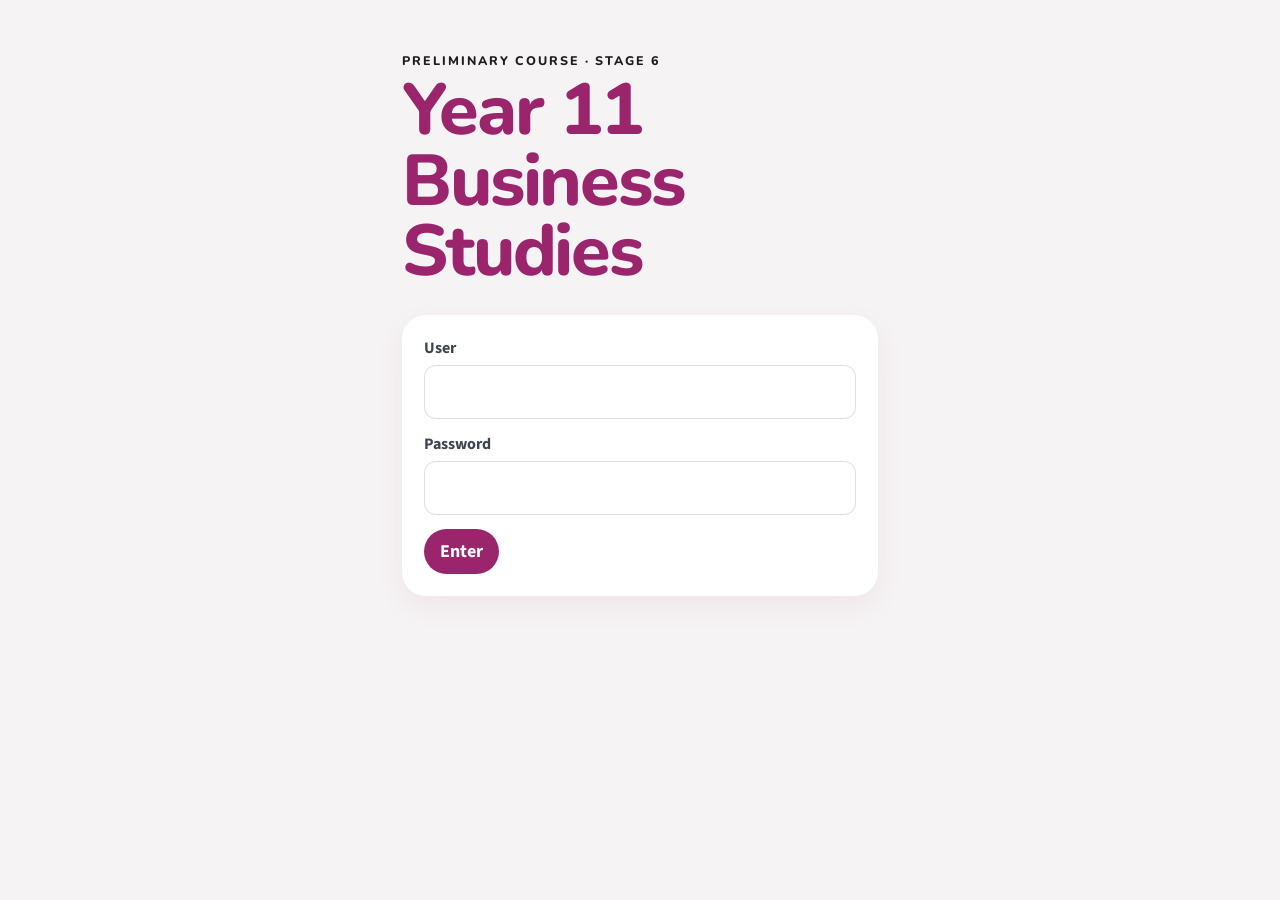
==== commit 8a10be1e: "Add a static login in front of the course pages. Co-authored-by: Cursor <cursoragent@cursor.com>" ====
--- a/topics/topic-1-nature-of-business/index.html
+++ b/topics/topic-1-nature-of-business/index.html
@@ -5,6 +5,7 @@
   <meta name="viewport" content="width=device-width, initial-scale=1">
   <title>Topic 1 · Nature of Business</title>
   <link rel="stylesheet" href="../../assets/deck.css">
+  <script src="../../assets/gate.js"></script>
 </head>
 <body data-topic="1">
 <header class="chrome">
--- a/assets/deck.css
+++ b/assets/deck.css
@@ -433,6 +433,33 @@
 .topic[data-topic="2"] .btn.primary { background: #00858f; color: #fff; }
 .topic[data-topic="3"] .btn.primary { background: #ed4f3e; color: #fff; }
 .btn.primary, .site .btn.primary { background: var(--topic); color: #fff; }
+.login-site { max-width: 520px; }
+.login-card {
+  display: grid;
+  gap: 14px;
+  margin-top: 28px;
+  background: #fff;
+  border-radius: 24px;
+  padding: 22px;
+  box-shadow: 0 10px 30px rgba(80, 30, 55, 0.06);
+}
+.login-card label {
+  display: grid;
+  gap: 6px;
+  font-weight: 700;
+  color: #3d4550;
+}
+.login-card input {
+  font: inherit;
+  font-size: 22px;
+  padding: 10px 12px;
+  border: 1px solid rgba(28, 28, 28, 0.14);
+  border-radius: 12px;
+  color: var(--ink);
+}
+.login-card .btn { justify-self: start; font-size: 18px; }
+.login-error { margin: 0; color: #9a256d; font-weight: 700; }
+
 footer.colophon, .colophon {
   color: var(--muted);
   font-size: 15px;
